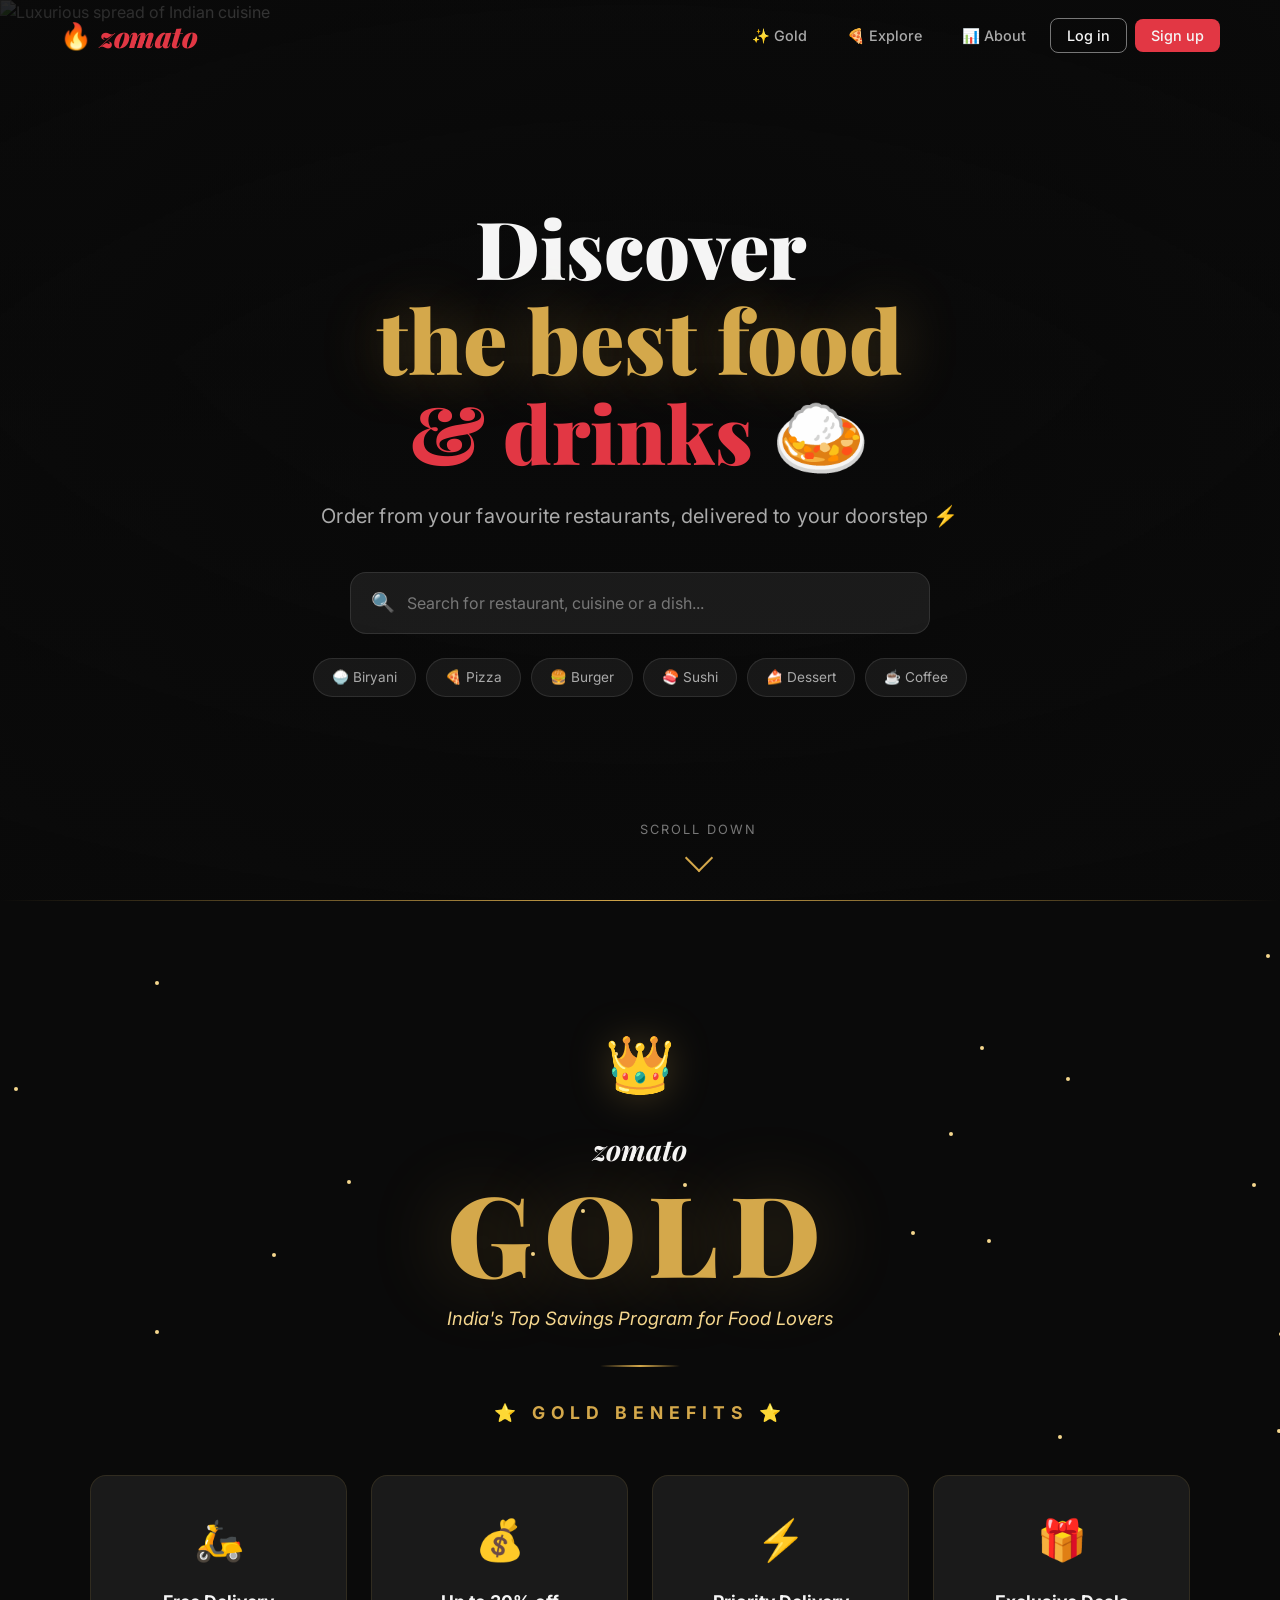
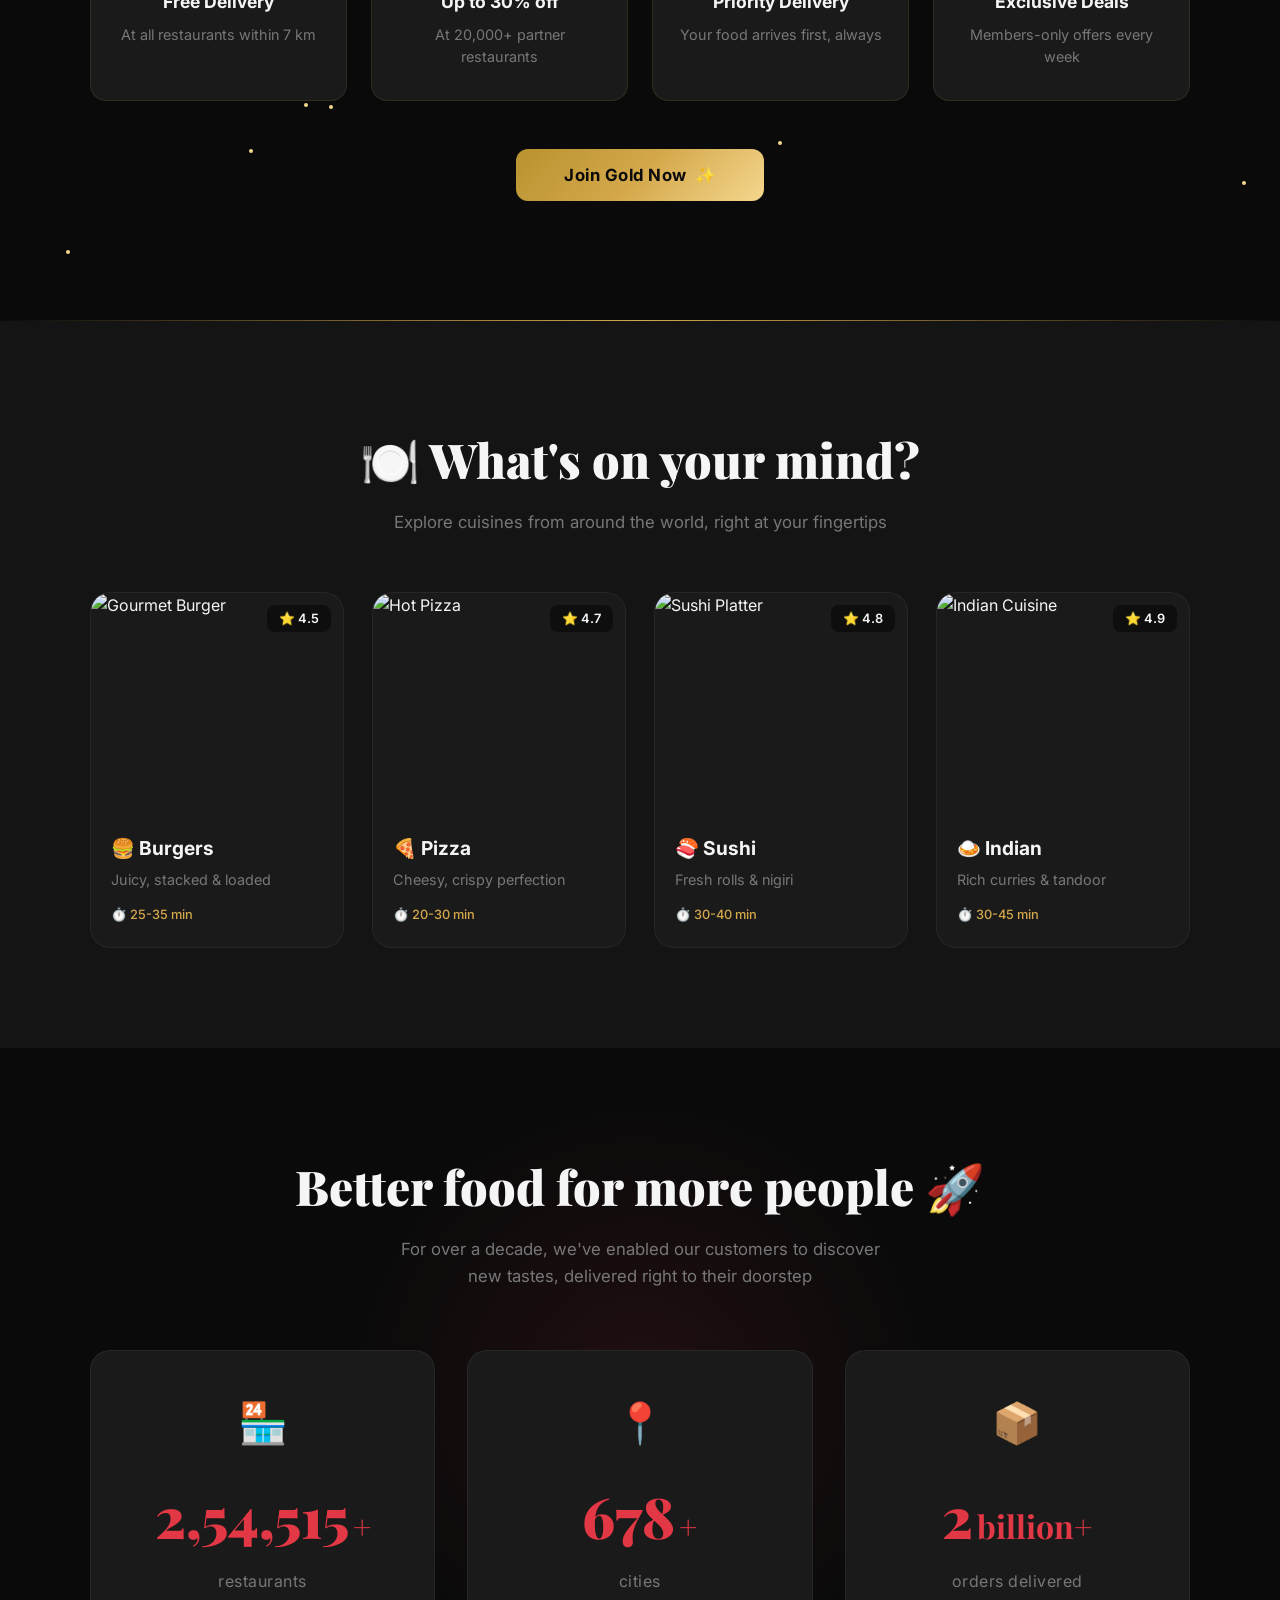
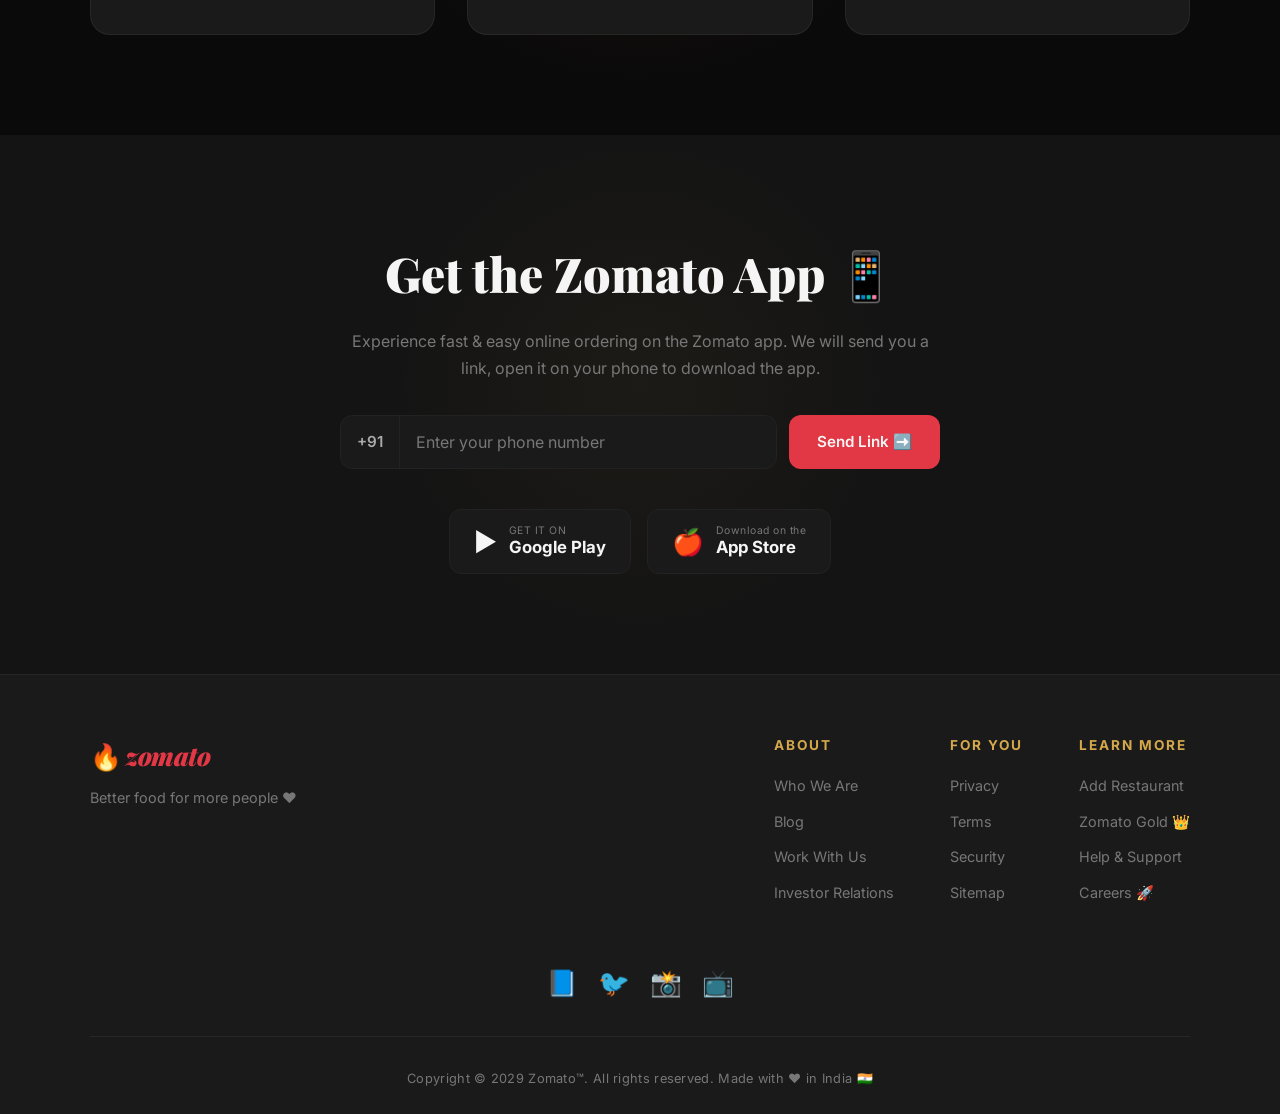
==== PROJECT 1/index.html @ b980d5f2 "basic web bulding by using and ai for css/js fornow" ====
<!DOCTYPE html>
<html lang="en">
<head>
    <meta charset="UTF-8">
    <meta name="viewport" content="width=device-width, initial-scale=1.0">
    <title>Zomato - Order food online | India's #1 Food Delivery</title>
    <meta name="description" content="Order food online from your favourite restaurants. Zomato Gold membership for exclusive discounts and free delivery.">
    <link rel="stylesheet" href="css/style.css">
    <link rel="preconnect" href="https://fonts.googleapis.com">
    <link rel="preconnect" href="https://fonts.gstatic.com" crossorigin>
    <link href="https://fonts.googleapis.com/css2?family=Playfair+Display:ital,wght@0,400;0,700;0,900;1,400&family=Inter:wght@300;400;500;600;700;800&display=swap" rel="stylesheet">
</head>
<body>

    <!-- Preloader -->
    <div id="preloader">
        <div class="loader-ring">
            <div class="loader-inner"></div>
        </div>
        <p class="loader-text">🍽️ Preparing your feast...</p>
    </div>

    <!-- Floating Food Emojis -->
    <div id="floating-emojis" aria-hidden="true"></div>

    <!-- Header -->
    <header id="header">
        <div class="header-inner">
            <div class="logo">
                <span class="logo-icon">🔥</span>
                <span class="logo-text">zomato</span>
            </div>
            <nav id="nav">
                <ul>
                    <li><a href="#gold">✨ Gold</a></li>
                    <li><a href="#menu">🍕 Explore</a></li>
                    <li><a href="#stats">📊 About</a></li>
                    <li><a href="#" class="nav-btn login-btn">Log in</a></li>
                    <li><a href="#" class="nav-btn signup-btn">Sign up</a></li>
                </ul>
            </nav>
            <button id="menu-toggle" aria-label="Toggle navigation menu">
                <span></span><span></span><span></span>
            </button>
        </div>
    </header>

    <!-- Hero Section -->
    <section id="hero">
        <div class="hero-overlay"></div>
        <img src="https://images.unsplash.com/photo-1585937421612-70a008356fbe?w=1600&q=80" alt="Luxurious spread of Indian cuisine" class="hero-bg" id="hero-bg-img">
        <div class="hero-content">
            <h1 class="hero-title">
                <span class="hero-line hero-line-1">Discover</span>
                <span class="hero-line hero-line-2">the best food</span>
                <span class="hero-line hero-line-3">& drinks 🍛</span>
            </h1>
            <p class="hero-subtitle">Order from your favourite restaurants, delivered to your doorstep ⚡</p>
            <div class="search-container">
                <div class="search-box" id="search-box">
                    <span class="search-icon">🔍</span>
                    <input type="text" id="search-input" placeholder="Search for restaurant, cuisine or a dish..." autocomplete="off">
                    <div class="search-suggestions" id="search-suggestions"></div>
                </div>
            </div>
            <div class="hero-tags">
                <span class="tag" data-search="Biryani">🍚 Biryani</span>
                <span class="tag" data-search="Pizza">🍕 Pizza</span>
                <span class="tag" data-search="Burger">🍔 Burger</span>
                <span class="tag" data-search="Sushi">🍣 Sushi</span>
                <span class="tag" data-search="Dessert">🍰 Dessert</span>
                <span class="tag" data-search="Coffee">☕ Coffee</span>
            </div>
        </div>
        <div class="scroll-indicator" id="scroll-indicator">
            <span>Scroll down</span>
            <div class="scroll-arrow"></div>
        </div>
    </section>

    <!-- Gold Membership Section -->
    <section id="gold">
        <div class="gold-sparkles" aria-hidden="true"></div>
        <div class="section-inner">
            <div class="gold-badge">
                <span class="crown">👑</span>
            </div>
            <p class="gold-brand">zomato</p>
            <h2 class="gold-title">GOLD</h2>
            <p class="gold-subtitle">India's Top Savings Program for Food Lovers</p>
            <div class="gold-divider"></div>
            <h3 class="gold-benefits-title">⭐ GOLD BENEFITS ⭐</h3>
            <div class="benefits-grid">
                <div class="benefit-card" data-animate="fade-up">
                    <span class="benefit-emoji">🛵</span>
                    <h4>Free Delivery</h4>
                    <p>At all restaurants within 7 km</p>
                </div>
                <div class="benefit-card" data-animate="fade-up">
                    <span class="benefit-emoji">💰</span>
                    <h4>Up to 30% off</h4>
                    <p>At 20,000+ partner restaurants</p>
                </div>
                <div class="benefit-card" data-animate="fade-up">
                    <span class="benefit-emoji">⚡</span>
                    <h4>Priority Delivery</h4>
                    <p>Your food arrives first, always</p>
                </div>
                <div class="benefit-card" data-animate="fade-up">
                    <span class="benefit-emoji">🎁</span>
                    <h4>Exclusive Deals</h4>
                    <p>Members-only offers every week</p>
                </div>
            </div>
            <button class="gold-cta" id="gold-cta">
                <span>Join Gold Now</span>
                <span class="cta-sparkle">✨</span>
            </button>
        </div>
    </section>

    <!-- Menu / Explore Section -->
    <section id="menu">
        <div class="section-inner">
            <h2 class="section-title" data-animate="fade-up">
                <span class="title-emoji">🍽️</span>
                What's on your mind?
            </h2>
            <p class="section-desc" data-animate="fade-up">Explore cuisines from around the world, right at your fingertips</p>
            
            <div class="cuisine-carousel" id="cuisine-carousel">
                <div class="cuisine-card" data-animate="fade-up" data-delay="0">
                    <div class="cuisine-img-wrap">
                        <img src="https://images.unsplash.com/photo-1568901346375-23c9450c58cd?w=600&q=80" alt="Gourmet Burger" loading="lazy">
                        <div class="cuisine-overlay">
                            <span class="cuisine-rating">⭐ 4.5</span>
                        </div>
                    </div>
                    <div class="cuisine-info">
                        <h3>🍔 Burgers</h3>
                        <p>Juicy, stacked & loaded</p>
                        <span class="cuisine-time">⏱️ 25-35 min</span>
                    </div>
                </div>
                <div class="cuisine-card" data-animate="fade-up" data-delay="100">
                    <div class="cuisine-img-wrap">
                        <img src="https://images.unsplash.com/photo-1565299624946-b28f40a0ae38?w=600&q=80" alt="Hot Pizza" loading="lazy">
                        <div class="cuisine-overlay">
                            <span class="cuisine-rating">⭐ 4.7</span>
                        </div>
                    </div>
                    <div class="cuisine-info">
                        <h3>🍕 Pizza</h3>
                        <p>Cheesy, crispy perfection</p>
                        <span class="cuisine-time">⏱️ 20-30 min</span>
                    </div>
                </div>
                <div class="cuisine-card" data-animate="fade-up" data-delay="200">
                    <div class="cuisine-img-wrap">
                        <img src="https://images.unsplash.com/photo-1579871494447-9811cf80d66c?w=600&q=80" alt="Sushi Platter" loading="lazy">
                        <div class="cuisine-overlay">
                            <span class="cuisine-rating">⭐ 4.8</span>
                        </div>
                    </div>
                    <div class="cuisine-info">
                        <h3>🍣 Sushi</h3>
                        <p>Fresh rolls & nigiri</p>
                        <span class="cuisine-time">⏱️ 30-40 min</span>
                    </div>
                </div>
                <div class="cuisine-card" data-animate="fade-up" data-delay="300">
                    <div class="cuisine-img-wrap">
                        <img src="https://images.unsplash.com/photo-1631515243349-e0cb75fb8d3a?w=600&q=80" alt="Indian Cuisine" loading="lazy">
                        <div class="cuisine-overlay">
                            <span class="cuisine-rating">⭐ 4.9</span>
                        </div>
                    </div>
                    <div class="cuisine-info">
                        <h3>🍛 Indian</h3>
                        <p>Rich curries & tandoor</p>
                        <span class="cuisine-time">⏱️ 30-45 min</span>
                    </div>
                </div>
            </div>
        </div>
    </section>

    <!-- Stats / About Section -->
    <section id="stats">
        <div class="section-inner">
            <h2 class="section-title" data-animate="fade-up">
                Better food for more people 🚀
            </h2>
            <p class="section-desc" data-animate="fade-up">For over a decade, we've enabled our customers to discover new tastes, delivered right to their doorstep</p>
            <div class="stats-grid">
                <div class="stat-card" data-animate="fade-up">
                    <span class="stat-emoji">🏪</span>
                    <span class="stat-number" data-count="300000">0</span>
                    <span class="stat-plus">+</span>
                    <span class="stat-label">restaurants</span>
                </div>
                <div class="stat-card" data-animate="fade-up">
                    <span class="stat-emoji">📍</span>
                    <span class="stat-number" data-count="800">0</span>
                    <span class="stat-plus">+</span>
                    <span class="stat-label">cities</span>
                </div>
                <div class="stat-card" data-animate="fade-up">
                    <span class="stat-emoji">📦</span>
                    <span class="stat-number" data-count="3">0</span>
                    <span class="stat-plus"> billion+</span>
                    <span class="stat-label">orders delivered</span>
                </div>
            </div>
        </div>
    </section>

    <!-- App Download Section -->
    <section id="app">
        <div class="section-inner">
            <div class="app-content" data-animate="fade-up">
                <h2 class="app-title">Get the Zomato App 📱</h2>
                <p class="app-desc">Experience fast & easy online ordering on the Zomato app. We will send you a link, open it on your phone to download the app.</p>
                <div class="app-input-group">
                    <div class="app-input-wrap">
                        <span class="phone-prefix">+91</span>
                        <input type="tel" placeholder="Enter your phone number" id="phone-input">
                    </div>
                    <button class="app-send-btn" id="app-send-btn">Send Link ➡️</button>
                </div>
                <div class="app-stores">
                    <button class="store-btn" id="google-play-btn">
                        <span class="store-icon">▶️</span>
                        <div class="store-text">
                            <small>GET IT ON</small>
                            <strong>Google Play</strong>
                        </div>
                    </button>
                    <button class="store-btn" id="app-store-btn">
                        <span class="store-icon">🍎</span>
                        <div class="store-text">
                            <small>Download on the</small>
                            <strong>App Store</strong>
                        </div>
                    </button>
                </div>
            </div>
        </div>
    </section>

    <!-- Footer -->
    <footer id="footer">
        <div class="footer-inner">
            <div class="footer-top">
                <div class="footer-brand">
                    <span class="logo-icon">🔥</span>
                    <span class="logo-text">zomato</span>
                    <p class="footer-tagline">Better food for more people ❤️</p>
                </div>
                <div class="footer-links">
                    <div class="footer-col">
                        <h4>About</h4>
                        <ul>
                            <li><a href="#">Who We Are</a></li>
                            <li><a href="#">Blog</a></li>
                            <li><a href="#">Work With Us</a></li>
                            <li><a href="#">Investor Relations</a></li>
                        </ul>
                    </div>
                    <div class="footer-col">
                        <h4>For You</h4>
                        <ul>
                            <li><a href="#">Privacy</a></li>
                            <li><a href="#">Terms</a></li>
                            <li><a href="#">Security</a></li>
                            <li><a href="#">Sitemap</a></li>
                        </ul>
                    </div>
                    <div class="footer-col">
                        <h4>Learn More</h4>
                        <ul>
                            <li><a href="#">Add Restaurant</a></li>
                            <li><a href="#">Zomato Gold 👑</a></li>
                            <li><a href="#">Help & Support</a></li>
                            <li><a href="#">Careers 🚀</a></li>
                        </ul>
                    </div>
                </div>
            </div>
            <div class="footer-socials">
                <a href="#" aria-label="Facebook" class="social-link">📘</a>
                <a href="#" aria-label="Twitter" class="social-link">🐦</a>
                <a href="#" aria-label="Instagram" class="social-link">📸</a>
                <a href="#" aria-label="YouTube" class="social-link">📺</a>
            </div>
            <div class="footer-bottom">
                <p>Copyright © 2029 Zomato™. All rights reserved. Made with ❤️ in India 🇮🇳</p>
            </div>
        </div>
    </footer>

    <!-- Back to Top -->
    <button id="back-to-top" aria-label="Scroll to top">🚀</button>

    <!-- Toast Notification -->
    <div id="toast" class="toast"></div>

    <script src="js/script.js"></script>
</body>
</html>
---- PROJECT 1/css/style.css ----
/* ===== DESIGN TOKENS ===== */
:root {
    --black: #0a0a0a;
    --black-light: #141414;
    --black-card: #1a1a1a;
    --black-surface: #222222;
    --red: #e23744;
    --red-dark: #c41e2a;
    --red-glow: rgba(226, 55, 68, 0.35);
    --gold: #d4a84b;
    --gold-light: #f5d78e;
    --gold-dark: #b8922e;
    --gold-glow: rgba(212, 168, 75, 0.3);
    --white: #f5f5f5;
    --white-dim: #aaaaaa;
    --white-muted: #777777;
    --font-display: 'Playfair Display', Georgia, serif;
    --font-body: 'Inter', -apple-system, BlinkMacSystemFont, sans-serif;
    --ease-out-expo: cubic-bezier(0.16, 1, 0.3, 1);
    --ease-spring: cubic-bezier(0.34, 1.56, 0.64, 1);
}

/* ===== RESET & BASE ===== */
*, *::before, *::after {
    margin: 0;
    padding: 0;
    box-sizing: border-box;
}

html {
    scroll-behavior: smooth;
    font-size: 16px;
    scrollbar-width: thin;
    scrollbar-color: var(--gold) var(--black);
}

body {
    font-family: var(--font-body);
    background-color: var(--black);
    color: var(--white);
    overflow-x: hidden;
    line-height: 1.6;
    -webkit-font-smoothing: antialiased;
}

::-webkit-scrollbar { width: 8px; }
::-webkit-scrollbar-track { background: var(--black); }
::-webkit-scrollbar-thumb { background: var(--gold-dark); border-radius: 4px; }
::-webkit-scrollbar-thumb:hover { background: var(--gold); }

a { color: inherit; text-decoration: none; }
img { max-width: 100%; display: block; }
button { cursor: pointer; border: none; outline: none; font-family: inherit; }
ul { list-style: none; }

/* ===== PRELOADER ===== */
#preloader {
    position: fixed;
    inset: 0;
    background: var(--black);
    display: flex;
    flex-direction: column;
    align-items: center;
    justify-content: center;
    z-index: 10000;
    transition: opacity 0.6s ease, visibility 0.6s ease;
}

#preloader.hidden {
    opacity: 0;
    visibility: hidden;
}

.loader-ring {
    width: 64px;
    height: 64px;
    border: 3px solid var(--black-surface);
    border-top-color: var(--gold);
    border-right-color: var(--red);
    border-radius: 50%;
    animation: spin 1s linear infinite;
}

.loader-inner {
    width: 100%;
    height: 100%;
    border: 3px solid transparent;
    border-bottom-color: var(--gold-light);
    border-radius: 50%;
    animation: spin 0.6s linear reverse infinite;
}

.loader-text {
    margin-top: 20px;
    font-size: 1rem;
    color: var(--gold);
    letter-spacing: 2px;
    animation: pulse 1.5s ease-in-out infinite;
}

@keyframes spin {
    to { transform: rotate(360deg); }
}

@keyframes pulse {
    0%, 100% { opacity: 0.5; }
    50% { opacity: 1; }
}

/* ===== FLOATING EMOJIS ===== */
#floating-emojis {
    position: fixed;
    inset: 0;
    pointer-events: none;
    z-index: 1;
    overflow: hidden;
}

.floating-emoji {
    position: absolute;
    font-size: 1.5rem;
    opacity: 0;
    animation: float-up 8s linear forwards;
    will-change: transform;
}

@keyframes float-up {
    0% { transform: translateY(100vh) rotate(0deg); opacity: 0; }
    10% { opacity: 0.6; }
    90% { opacity: 0.3; }
    100% { transform: translateY(-100px) rotate(360deg); opacity: 0; }
}

/* ===== HEADER ===== */
header {
    position: fixed;
    top: 0;
    left: 0;
    right: 0;
    z-index: 1000;
    padding: 0 clamp(20px, 5vw, 60px);
    transition: background 0.4s ease, box-shadow 0.4s ease, padding 0.3s ease;
}

header.scrolled {
    background: rgba(10, 10, 10, 0.92);
    backdrop-filter: blur(20px);
    -webkit-backdrop-filter: blur(20px);
    box-shadow: 0 2px 40px rgba(0, 0, 0, 0.5);
}

.header-inner {
    max-width: 1200px;
    margin: 0 auto;
    display: flex;
    align-items: center;
    justify-content: space-between;
    height: 72px;
}

.logo {
    display: flex;
    align-items: center;
    gap: 8px;
}

.logo-icon {
    font-size: 1.6rem;
    animation: flame 2s ease-in-out infinite;
}

@keyframes flame {
    0%, 100% { transform: scale(1); }
    50% { transform: scale(1.15) rotate(-5deg); }
}

.logo-text {
    font-family: var(--font-display);
    font-size: 1.8rem;
    font-weight: 900;
    font-style: italic;
    color: var(--red);
    letter-spacing: -0.5px;
}

nav ul {
    display: flex;
    align-items: center;
    gap: 8px;
}

nav ul li a {
    padding: 8px 16px;
    font-size: 0.9rem;
    font-weight: 500;
    color: var(--white-dim);
    border-radius: 8px;
    transition: color 0.3s ease, background 0.3s ease;
    white-space: nowrap;
}

nav ul li a:hover {
    color: var(--white);
    background: var(--black-surface);
}

.nav-btn.login-btn {
    border: 1px solid var(--white-muted);
    color: var(--white) !important;
}

.nav-btn.login-btn:hover {
    border-color: var(--gold);
    color: var(--gold) !important;
    background: rgba(212, 168, 75, 0.08) !important;
}

.nav-btn.signup-btn {
    background: var(--red) !important;
    color: var(--white) !important;
}

.nav-btn.signup-btn:hover {
    background: var(--red-dark) !important;
    transform: translateY(-1px);
    box-shadow: 0 4px 20px var(--red-glow);
}

#menu-toggle {
    display: none;
    flex-direction: column;
    gap: 5px;
    background: none;
    padding: 8px;
}

#menu-toggle span {
    display: block;
    width: 24px;
    height: 2px;
    background: var(--white);
    border-radius: 2px;
    transition: transform 0.3s ease, opacity 0.3s ease;
}

#menu-toggle.active span:nth-child(1) { transform: translateY(7px) rotate(45deg); }
#menu-toggle.active span:nth-child(2) { opacity: 0; }
#menu-toggle.active span:nth-child(3) { transform: translateY(-7px) rotate(-45deg); }

/* ===== HERO ===== */
#hero {
    position: relative;
    min-height: 100vh;
    display: flex;
    align-items: center;
    justify-content: center;
    overflow: hidden;
}

.hero-bg {
    position: absolute;
    inset: 0;
    width: 100%;
    height: 100%;
    object-fit: cover;
    transform: scale(1.05);
    transition: transform 12s ease-out;
}

.hero-bg.loaded {
    transform: scale(1);
}

.hero-overlay {
    position: absolute;
    inset: 0;
    background:
        linear-gradient(to bottom, rgba(10, 10, 10, 0.7) 0%, rgba(10, 10, 10, 0.5) 40%, rgba(10, 10, 10, 0.85) 100%),
        radial-gradient(ellipse at center, transparent 30%, rgba(10, 10, 10, 0.6) 100%);
    z-index: 2;
}

.hero-content {
    position: relative;
    z-index: 3;
    text-align: center;
    padding: 0 20px;
    max-width: 800px;
}

.hero-title {
    margin-bottom: 24px;
}

.hero-line {
    display: block;
    font-family: var(--font-display);
    font-weight: 900;
    line-height: 1.1;
    opacity: 0;
    transform: translateY(40px);
    animation: reveal 0.9s var(--ease-out-expo) forwards;
}

.hero-line-1 {
    font-size: clamp(2.5rem, 7vw, 5rem);
    color: var(--white);
    animation-delay: 0.3s;
}

.hero-line-2 {
    font-size: clamp(2.8rem, 8vw, 5.5rem);
    color: var(--gold);
    animation-delay: 0.5s;
    text-shadow: 0 0 60px var(--gold-glow);
}

.hero-line-3 {
    font-size: clamp(2.5rem, 7vw, 5rem);
    color: var(--red);
    animation-delay: 0.7s;
}

@keyframes reveal {
    to { opacity: 1; transform: translateY(0); }
}

.hero-subtitle {
    font-size: clamp(1rem, 2.5vw, 1.25rem);
    color: var(--white-dim);
    margin-bottom: 40px;
    opacity: 0;
    animation: reveal 0.8s var(--ease-out-expo) 0.9s forwards;
    letter-spacing: 0.2px;
}

/* Search */
.search-container {
    opacity: 0;
    animation: reveal 0.8s var(--ease-out-expo) 1.1s forwards;
}

.search-box {
    position: relative;
    max-width: 580px;
    margin: 0 auto;
    display: flex;
    align-items: center;
    background: rgba(255, 255, 255, 0.07);
    backdrop-filter: blur(12px);
    -webkit-backdrop-filter: blur(12px);
    border: 1px solid rgba(255, 255, 255, 0.1);
    border-radius: 16px;
    padding: 6px 6px 6px 20px;
    transition: border-color 0.3s ease, box-shadow 0.3s ease, background 0.3s ease;
}

.search-box:focus-within {
    border-color: var(--gold);
    box-shadow: 0 0 30px var(--gold-glow);
    background: rgba(255, 255, 255, 0.1);
}

.search-icon {
    font-size: 1.2rem;
    margin-right: 12px;
    flex-shrink: 0;
}

.search-box input {
    flex: 1;
    background: none;
    border: none;
    outline: none;
    color: var(--white);
    font-size: 1rem;
    font-family: var(--font-body);
    padding: 14px 0;
}

.search-box input::placeholder {
    color: var(--white-muted);
}

.search-suggestions {
    position: absolute;
    top: calc(100% + 8px);
    left: 0;
    right: 0;
    background: var(--black-card);
    border: 1px solid var(--black-surface);
    border-radius: 12px;
    overflow: hidden;
    max-height: 0;
    opacity: 0;
    transition: max-height 0.4s ease, opacity 0.3s ease;
    box-shadow: 0 20px 60px rgba(0, 0, 0, 0.6);
}

.search-suggestions.active {
    max-height: 320px;
    opacity: 1;
}

.suggestion-item {
    display: flex;
    align-items: center;
    gap: 12px;
    padding: 14px 18px;
    cursor: pointer;
    transition: background 0.2s ease;
    font-size: 0.95rem;
}

.suggestion-item:hover {
    background: var(--black-surface);
}

.suggestion-item .s-emoji {
    font-size: 1.3rem;
}

.suggestion-item .s-type {
    color: var(--gold);
    font-size: 0.75rem;
    text-transform: uppercase;
    letter-spacing: 1px;
    margin-left: auto;
}

/* Hero Tags */
.hero-tags {
    display: flex;
    flex-wrap: wrap;
    justify-content: center;
    gap: 10px;
    margin-top: 24px;
    opacity: 0;
    animation: reveal 0.8s var(--ease-out-expo) 1.3s forwards;
}

.tag {
    padding: 8px 18px;
    background: rgba(255, 255, 255, 0.06);
    border: 1px solid rgba(255, 255, 255, 0.1);
    border-radius: 100px;
    font-size: 0.85rem;
    color: var(--white-dim);
    cursor: pointer;
    transition: all 0.3s ease;
    user-select: none;
}

.tag:hover {
    background: var(--red);
    border-color: var(--red);
    color: var(--white);
    transform: translateY(-2px);
    box-shadow: 0 6px 20px var(--red-glow);
}

/* Scroll indicator */
.scroll-indicator {
    position: absolute;
    bottom: 32px;
    left: 50%;
    transform: translateX(-50%);
    z-index: 3;
    display: flex;
    flex-direction: column;
    align-items: center;
    gap: 8px;
    opacity: 0;
    animation: reveal 0.8s ease 2s forwards;
}

.scroll-indicator span {
    font-size: 0.8rem;
    color: var(--white-muted);
    letter-spacing: 2px;
    text-transform: uppercase;
}

.scroll-arrow {
    width: 20px;
    height: 20px;
    border-right: 2px solid var(--gold);
    border-bottom: 2px solid var(--gold);
    transform: rotate(45deg);
    animation: bounce-arrow 2s ease-in-out infinite;
}

@keyframes bounce-arrow {
    0%, 100% { transform: rotate(45deg) translate(0, 0); opacity: 0.5; }
    50% { transform: rotate(45deg) translate(5px, 5px); opacity: 1; }
}

/* ===== GOLD SECTION ===== */
#gold {
    position: relative;
    padding: 120px 20px;
    background: var(--black);
    text-align: center;
    overflow: hidden;
}

#gold::before {
    content: '';
    position: absolute;
    top: 0;
    left: 0;
    right: 0;
    height: 1px;
    background: linear-gradient(90deg, transparent, var(--gold), transparent);
}

#gold::after {
    content: '';
    position: absolute;
    bottom: 0;
    left: 0;
    right: 0;
    height: 1px;
    background: linear-gradient(90deg, transparent, var(--gold), transparent);
}

.gold-sparkles {
    position: absolute;
    inset: 0;
    pointer-events: none;
}

.sparkle {
    position: absolute;
    width: 4px;
    height: 4px;
    background: var(--gold-light);
    border-radius: 50%;
    animation: sparkle-anim 3s ease-in-out infinite;
}

@keyframes sparkle-anim {
    0%, 100% { opacity: 0; transform: scale(0); }
    50% { opacity: 1; transform: scale(1); }
}

.section-inner {
    max-width: 1100px;
    margin: 0 auto;
    position: relative;
    z-index: 2;
}

.gold-badge {
    margin-bottom: 16px;
}

.crown {
    font-size: 3.5rem;
    display: inline-block;
    animation: crown-float 3s ease-in-out infinite;
    filter: drop-shadow(0 0 20px var(--gold-glow));
}

@keyframes crown-float {
    0%, 100% { transform: translateY(0) rotate(-3deg); }
    50% { transform: translateY(-12px) rotate(3deg); }
}

.gold-brand {
    font-family: var(--font-display);
    font-style: italic;
    font-weight: 700;
    font-size: 1.8rem;
    color: var(--white);
    margin-bottom: 4px;
}

.gold-title {
    font-family: var(--font-display);
    font-size: clamp(4rem, 10vw, 7rem);
    font-weight: 900;
    color: var(--gold);
    letter-spacing: 12px;
    text-shadow: 0 0 80px var(--gold-glow);
    line-height: 1;
    margin-bottom: 16px;
}

.gold-subtitle {
    font-size: 1.15rem;
    color: var(--gold-light);
    font-style: italic;
    max-width: 420px;
    margin: 0 auto 24px;
}

.gold-divider {
    width: 80px;
    height: 2px;
    background: linear-gradient(90deg, transparent, var(--gold), transparent);
    margin: 32px auto;
}

.gold-benefits-title {
    font-size: 1.1rem;
    letter-spacing: 6px;
    color: var(--gold);
    margin-bottom: 48px;
    text-transform: uppercase;
}

.benefits-grid {
    display: grid;
    grid-template-columns: repeat(auto-fit, minmax(220px, 1fr));
    gap: 24px;
    margin-bottom: 48px;
}

.benefit-card {
    background: var(--black-card);
    border: 1px solid rgba(212, 168, 75, 0.12);
    border-radius: 16px;
    padding: 32px 24px;
    transition: transform 0.4s var(--ease-spring), box-shadow 0.4s ease, border-color 0.4s ease;
}

.benefit-card:hover {
    transform: translateY(-8px);
    border-color: var(--gold-dark);
    box-shadow: 0 16px 48px rgba(0, 0, 0, 0.4), 0 0 40px var(--gold-glow);
}

.benefit-emoji {
    font-size: 2.5rem;
    display: block;
    margin-bottom: 16px;
}

.benefit-card h4 {
    font-size: 1.1rem;
    font-weight: 700;
    color: var(--white);
    margin-bottom: 8px;
}

.benefit-card p {
    font-size: 0.9rem;
    color: var(--white-muted);
    line-height: 1.5;
}

.gold-cta {
    display: inline-flex;
    align-items: center;
    gap: 8px;
    padding: 16px 48px;
    background: linear-gradient(135deg, var(--gold-dark), var(--gold), var(--gold-light));
    color: var(--black);
    font-size: 1.05rem;
    font-weight: 700;
    border-radius: 12px;
    letter-spacing: 0.5px;
    transition: transform 0.3s var(--ease-spring), box-shadow 0.4s ease;
    position: relative;
    overflow: hidden;
}

.gold-cta::before {
    content: '';
    position: absolute;
    top: -50%;
    left: -50%;
    width: 200%;
    height: 200%;
    background: linear-gradient(45deg, transparent 40%, rgba(255,255,255,0.3) 50%, transparent 60%);
    transform: translateX(-100%);
    transition: transform 0.6s ease;
}

.gold-cta:hover::before {
    transform: translateX(100%);
}

.gold-cta:hover {
    transform: translateY(-3px) scale(1.03);
    box-shadow: 0 12px 40px var(--gold-glow);
}

.cta-sparkle {
    display: inline-block;
    animation: sparkle-rotate 2s linear infinite;
}

@keyframes sparkle-rotate {
    to { transform: rotate(360deg); }
}

/* ===== MENU SECTION ===== */
#menu {
    padding: 100px 20px;
    background: var(--black-light);
}

.section-title {
    font-family: var(--font-display);
    font-size: clamp(2rem, 5vw, 3rem);
    font-weight: 900;
    text-align: center;
    margin-bottom: 12px;
    color: var(--white);
}

.title-emoji {
    display: inline-block;
    animation: wiggle 2s ease-in-out infinite;
}

@keyframes wiggle {
    0%, 100% { transform: rotate(0); }
    25% { transform: rotate(-10deg); }
    75% { transform: rotate(10deg); }
}

.section-desc {
    text-align: center;
    color: var(--white-muted);
    font-size: 1.05rem;
    max-width: 500px;
    margin: 0 auto 56px;
}

.cuisine-carousel {
    display: grid;
    grid-template-columns: repeat(auto-fit, minmax(250px, 1fr));
    gap: 28px;
}

.cuisine-card {
    background: var(--black-card);
    border-radius: 20px;
    overflow: hidden;
    border: 1px solid rgba(255, 255, 255, 0.05);
    transition: transform 0.5s var(--ease-spring), box-shadow 0.4s ease;
    cursor: pointer;
}

.cuisine-card:hover {
    transform: translateY(-10px);
    box-shadow: 0 20px 60px rgba(0, 0, 0, 0.5), 0 0 30px var(--red-glow);
}

.cuisine-img-wrap {
    position: relative;
    height: 220px;
    overflow: hidden;
}

.cuisine-img-wrap img {
    width: 100%;
    height: 100%;
    object-fit: cover;
    transition: transform 0.6s var(--ease-out-expo);
}

.cuisine-card:hover .cuisine-img-wrap img {
    transform: scale(1.12);
}

.cuisine-overlay {
    position: absolute;
    top: 12px;
    right: 12px;
}

.cuisine-rating {
    background: rgba(10, 10, 10, 0.7);
    backdrop-filter: blur(8px);
    padding: 6px 12px;
    border-radius: 8px;
    font-size: 0.8rem;
    font-weight: 600;
}

.cuisine-info {
    padding: 20px;
}

.cuisine-info h3 {
    font-size: 1.2rem;
    font-weight: 700;
    margin-bottom: 4px;
}

.cuisine-info p {
    color: var(--white-muted);
    font-size: 0.9rem;
    margin-bottom: 10px;
}

.cuisine-time {
    font-size: 0.8rem;
    color: var(--gold);
    font-weight: 500;
}

/* ===== STATS SECTION ===== */
#stats {
    padding: 100px 20px;
    background: var(--black);
    position: relative;
    overflow: hidden;
}

#stats::before {
    content: '';
    position: absolute;
    top: 50%;
    left: 50%;
    transform: translate(-50%, -50%);
    width: 600px;
    height: 600px;
    background: radial-gradient(circle, var(--red-glow) 0%, transparent 70%);
    pointer-events: none;
    opacity: 0.3;
}

.stats-grid {
    display: grid;
    grid-template-columns: repeat(auto-fit, minmax(200px, 1fr));
    gap: 32px;
    margin-top: 60px;
}

.stat-card {
    text-align: center;
    padding: 40px 20px;
    background: var(--black-card);
    border: 1px solid rgba(255, 255, 255, 0.06);
    border-radius: 20px;
    transition: transform 0.4s var(--ease-spring), border-color 0.3s ease;
}

.stat-card:hover {
    transform: translateY(-6px);
    border-color: var(--red);
}

.stat-emoji {
    font-size: 2.5rem;
    display: block;
    margin-bottom: 16px;
}

.stat-number {
    font-family: var(--font-display);
    font-size: clamp(2.5rem, 6vw, 3.5rem);
    font-weight: 900;
    color: var(--red);
    display: inline;
}

.stat-plus {
    font-family: var(--font-display);
    font-size: clamp(1.5rem, 4vw, 2rem);
    font-weight: 700;
    color: var(--red);
}

.stat-label {
    display: block;
    margin-top: 8px;
    color: var(--white-muted);
    font-size: 1rem;
    letter-spacing: 0.5px;
}

/* ===== APP SECTION ===== */
#app {
    padding: 100px 20px;
    background: var(--black-light);
    position: relative;
}

#app::before {
    content: '';
    position: absolute;
    top: 0;
    left: 50%;
    transform: translateX(-50%);
    width: 500px;
    height: 500px;
    background: radial-gradient(circle, var(--gold-glow) 0%, transparent 70%);
    pointer-events: none;
    opacity: 0.15;
}

.app-content {
    max-width: 600px;
    margin: 0 auto;
    text-align: center;
    position: relative;
    z-index: 2;
}

.app-title {
    font-family: var(--font-display);
    font-size: clamp(2rem, 5vw, 3rem);
    font-weight: 900;
    margin-bottom: 16px;
}

.app-desc {
    color: var(--white-muted);
    font-size: 1rem;
    margin-bottom: 32px;
    line-height: 1.7;
}

.app-input-group {
    display: flex;
    gap: 12px;
    margin-bottom: 40px;
    flex-wrap: wrap;
    justify-content: center;
}

.app-input-wrap {
    display: flex;
    align-items: center;
    background: var(--black-card);
    border: 1px solid var(--black-surface);
    border-radius: 12px;
    overflow: hidden;
    flex: 1;
    min-width: 240px;
    transition: border-color 0.3s ease;
}

.app-input-wrap:focus-within {
    border-color: var(--gold);
}

.phone-prefix {
    padding: 14px 16px;
    font-weight: 600;
    color: var(--white-dim);
    border-right: 1px solid var(--black-surface);
    font-size: 0.95rem;
    white-space: nowrap;
}

#phone-input {
    flex: 1;
    background: none;
    border: none;
    outline: none;
    color: var(--white);
    padding: 14px 16px;
    font-size: 1rem;
    font-family: var(--font-body);
}

#phone-input::placeholder { color: var(--white-muted); }

.app-send-btn {
    padding: 14px 28px;
    background: var(--red);
    color: var(--white);
    font-weight: 600;
    font-size: 0.95rem;
    border-radius: 12px;
    transition: background 0.3s ease, transform 0.3s var(--ease-spring), box-shadow 0.3s ease;
    white-space: nowrap;
}

.app-send-btn:hover {
    background: var(--red-dark);
    transform: translateY(-2px);
    box-shadow: 0 8px 24px var(--red-glow);
}

.app-stores {
    display: flex;
    gap: 16px;
    justify-content: center;
    flex-wrap: wrap;
}

.store-btn {
    display: flex;
    align-items: center;
    gap: 12px;
    padding: 14px 24px;
    background: var(--black-card);
    border: 1px solid var(--black-surface);
    border-radius: 12px;
    color: var(--white);
    transition: border-color 0.3s ease, transform 0.3s var(--ease-spring), box-shadow 0.3s ease;
}

.store-btn:hover {
    border-color: var(--gold);
    transform: translateY(-3px);
    box-shadow: 0 8px 32px rgba(0, 0, 0, 0.4);
}

.store-icon { font-size: 1.6rem; }

.store-text {
    text-align: left;
    line-height: 1.3;
}

.store-text small {
    font-size: 0.65rem;
    color: var(--white-muted);
    letter-spacing: 0.5px;
    display: block;
}

.store-text strong {
    font-size: 1.05rem;
}

/* ===== FOOTER ===== */
#footer {
    padding: 60px 20px 24px;
    background: var(--black-card);
    border-top: 1px solid rgba(255, 255, 255, 0.05);
}

.footer-inner {
    max-width: 1100px;
    margin: 0 auto;
}

.footer-top {
    display: flex;
    justify-content: space-between;
    gap: 48px;
    margin-bottom: 48px;
    flex-wrap: wrap;
}

.footer-brand .logo-text {
    font-size: 1.6rem;
}

.footer-tagline {
    color: var(--white-muted);
    font-size: 0.9rem;
    margin-top: 8px;
}

.footer-links {
    display: flex;
    gap: 56px;
    flex-wrap: wrap;
}

.footer-col h4 {
    font-size: 0.85rem;
    text-transform: uppercase;
    letter-spacing: 2px;
    color: var(--gold);
    margin-bottom: 16px;
}

.footer-col ul li {
    margin-bottom: 10px;
}

.footer-col ul li a {
    color: var(--white-muted);
    font-size: 0.9rem;
    transition: color 0.3s ease, padding-left 0.3s ease;
}

.footer-col ul li a:hover {
    color: var(--white);
    padding-left: 4px;
}

.footer-socials {
    display: flex;
    justify-content: center;
    gap: 20px;
    margin-bottom: 32px;
    padding-bottom: 32px;
    border-bottom: 1px solid rgba(255, 255, 255, 0.06);
}

.social-link {
    font-size: 1.6rem;
    transition: transform 0.3s var(--ease-spring);
    display: inline-block;
}

.social-link:hover {
    transform: scale(1.3) translateY(-4px);
}

.footer-bottom p {
    text-align: center;
    font-size: 0.8rem;
    color: var(--white-muted);
    letter-spacing: 0.3px;
}

/* ===== BACK TO TOP ===== */
#back-to-top {
    position: fixed;
    bottom: 32px;
    right: 32px;
    width: 52px;
    height: 52px;
    background: var(--red);
    border-radius: 50%;
    font-size: 1.4rem;
    display: flex;
    align-items: center;
    justify-content: center;
    z-index: 999;
    opacity: 0;
    visibility: hidden;
    transform: translateY(20px);
    transition: opacity 0.4s ease, visibility 0.4s ease, transform 0.4s var(--ease-spring), background 0.3s ease;
    box-shadow: 0 4px 24px var(--red-glow);
}

#back-to-top.visible {
    opacity: 1;
    visibility: visible;
    transform: translateY(0);
}

#back-to-top:hover {
    background: var(--gold);
    transform: translateY(-4px) scale(1.1);
    box-shadow: 0 8px 32px var(--gold-glow);
}

/* ===== TOAST ===== */
.toast {
    position: fixed;
    bottom: 32px;
    left: 50%;
    transform: translateX(-50%) translateY(100px);
    background: var(--black-card);
    border: 1px solid var(--gold);
    color: var(--white);
    padding: 16px 28px;
    border-radius: 12px;
    font-size: 0.95rem;
    z-index: 9999;
    opacity: 0;
    transition: transform 0.5s var(--ease-spring), opacity 0.4s ease;
    box-shadow: 0 12px 48px rgba(0, 0, 0, 0.5);
    white-space: nowrap;
}

.toast.show {
    transform: translateX(-50%) translateY(0);
    opacity: 1;
}

/* ===== SCROLL ANIMATIONS ===== */
[data-animate] {
    opacity: 0;
    transform: translateY(30px);
    transition: opacity 0.7s var(--ease-out-expo), transform 0.7s var(--ease-out-expo);
}

[data-animate].animated {
    opacity: 1;
    transform: translateY(0);
}

/* ===== RESPONSIVE ===== */
@media (max-width: 768px) {
    nav { 
        display: none;
        position: fixed;
        inset: 0;
        background: rgba(10, 10, 10, 0.97);
        backdrop-filter: blur(20px);
        -webkit-backdrop-filter: blur(20px);
        z-index: 999;
        align-items: center;
        justify-content: center;
    }

    nav.open {
        display: flex;
    }

    nav ul {
        flex-direction: column;
        gap: 16px;
        text-align: center;
    }

    nav ul li a {
        font-size: 1.2rem;
        padding: 12px 32px;
    }

    #menu-toggle {
        display: flex;
        z-index: 1001;
    }

    .benefits-grid {
        grid-template-columns: repeat(2, 1fr);
        gap: 16px;
    }

    .footer-top {
        flex-direction: column;
        gap: 32px;
    }

    .footer-links {
        gap: 32px;
    }

    .stats-grid {
        grid-template-columns: 1fr;
        gap: 20px;
    }

    .app-input-group {
        flex-direction: column;
    }
}

@media (max-width: 480px) {
    .benefits-grid {
        grid-template-columns: 1fr;
    }

    .cuisine-carousel {
        grid-template-columns: 1fr;
    }

    .app-stores {
        flex-direction: column;
        align-items: center;
    }
}
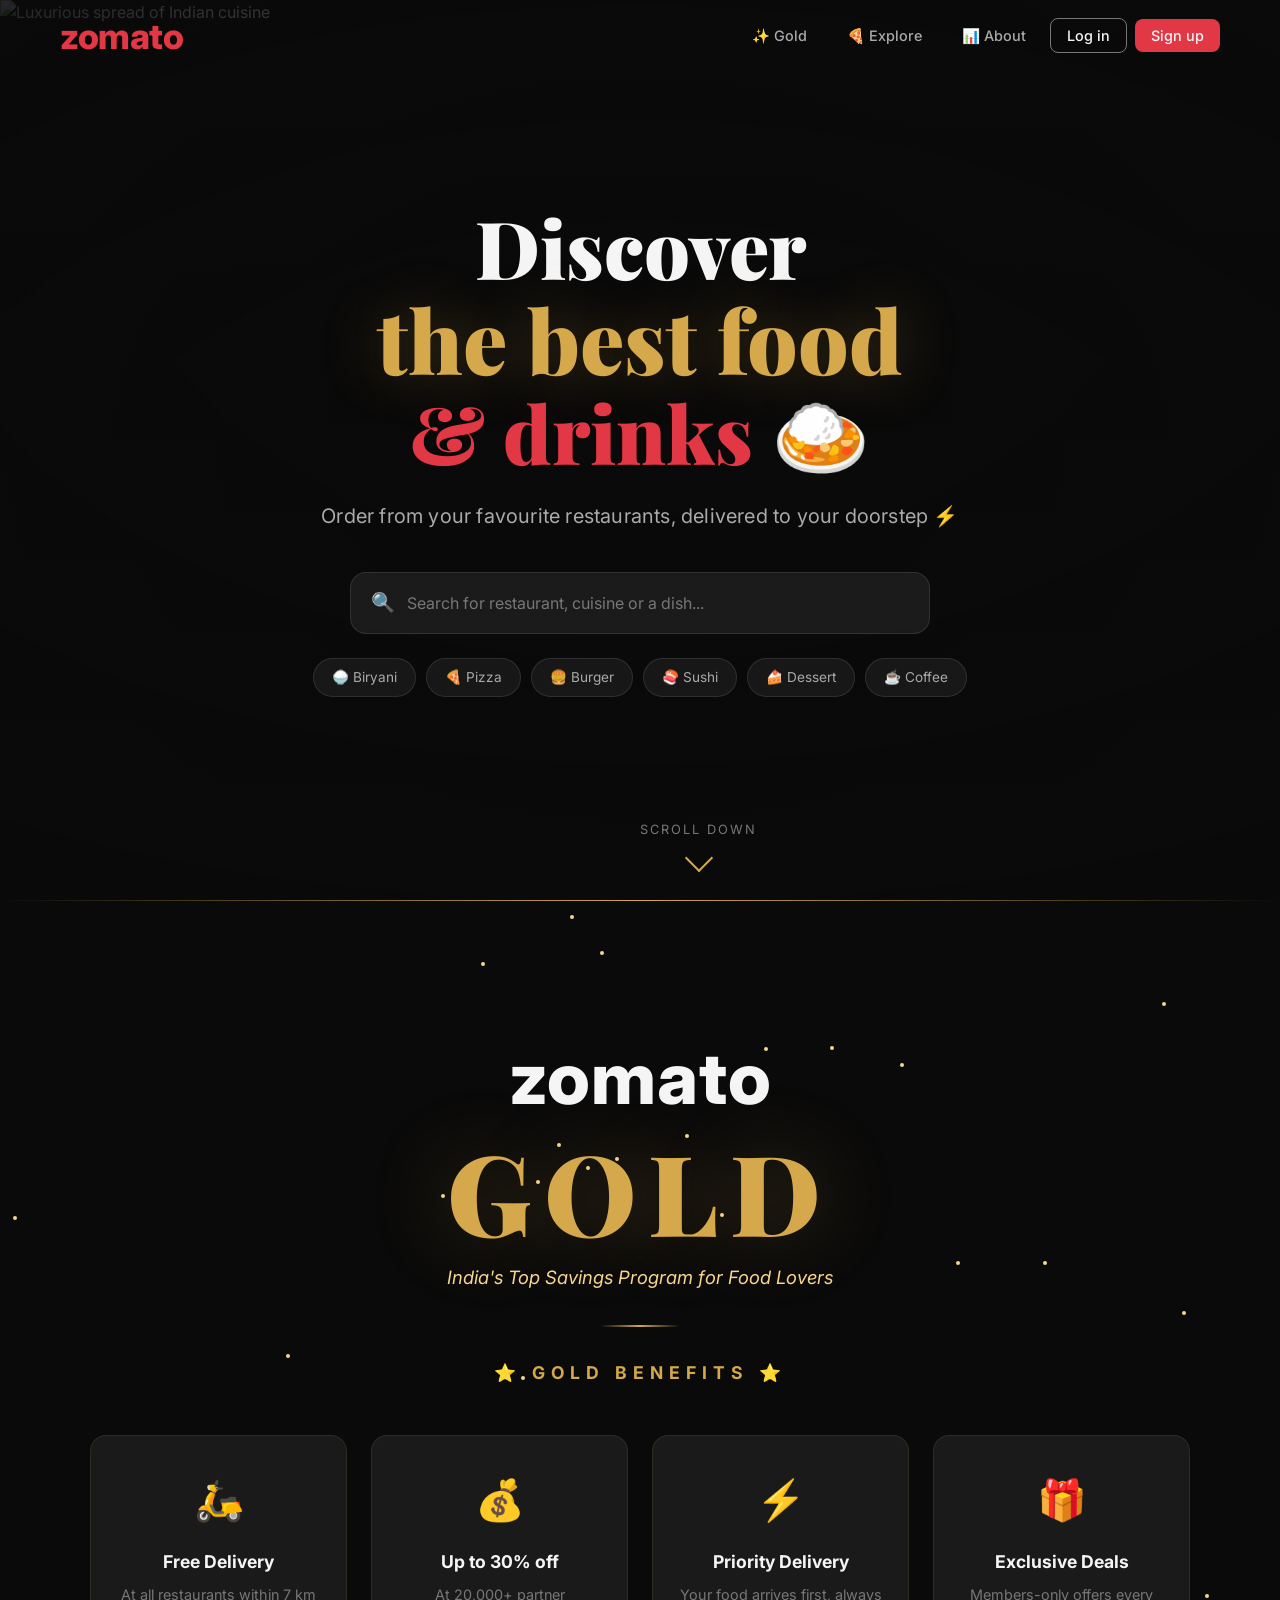
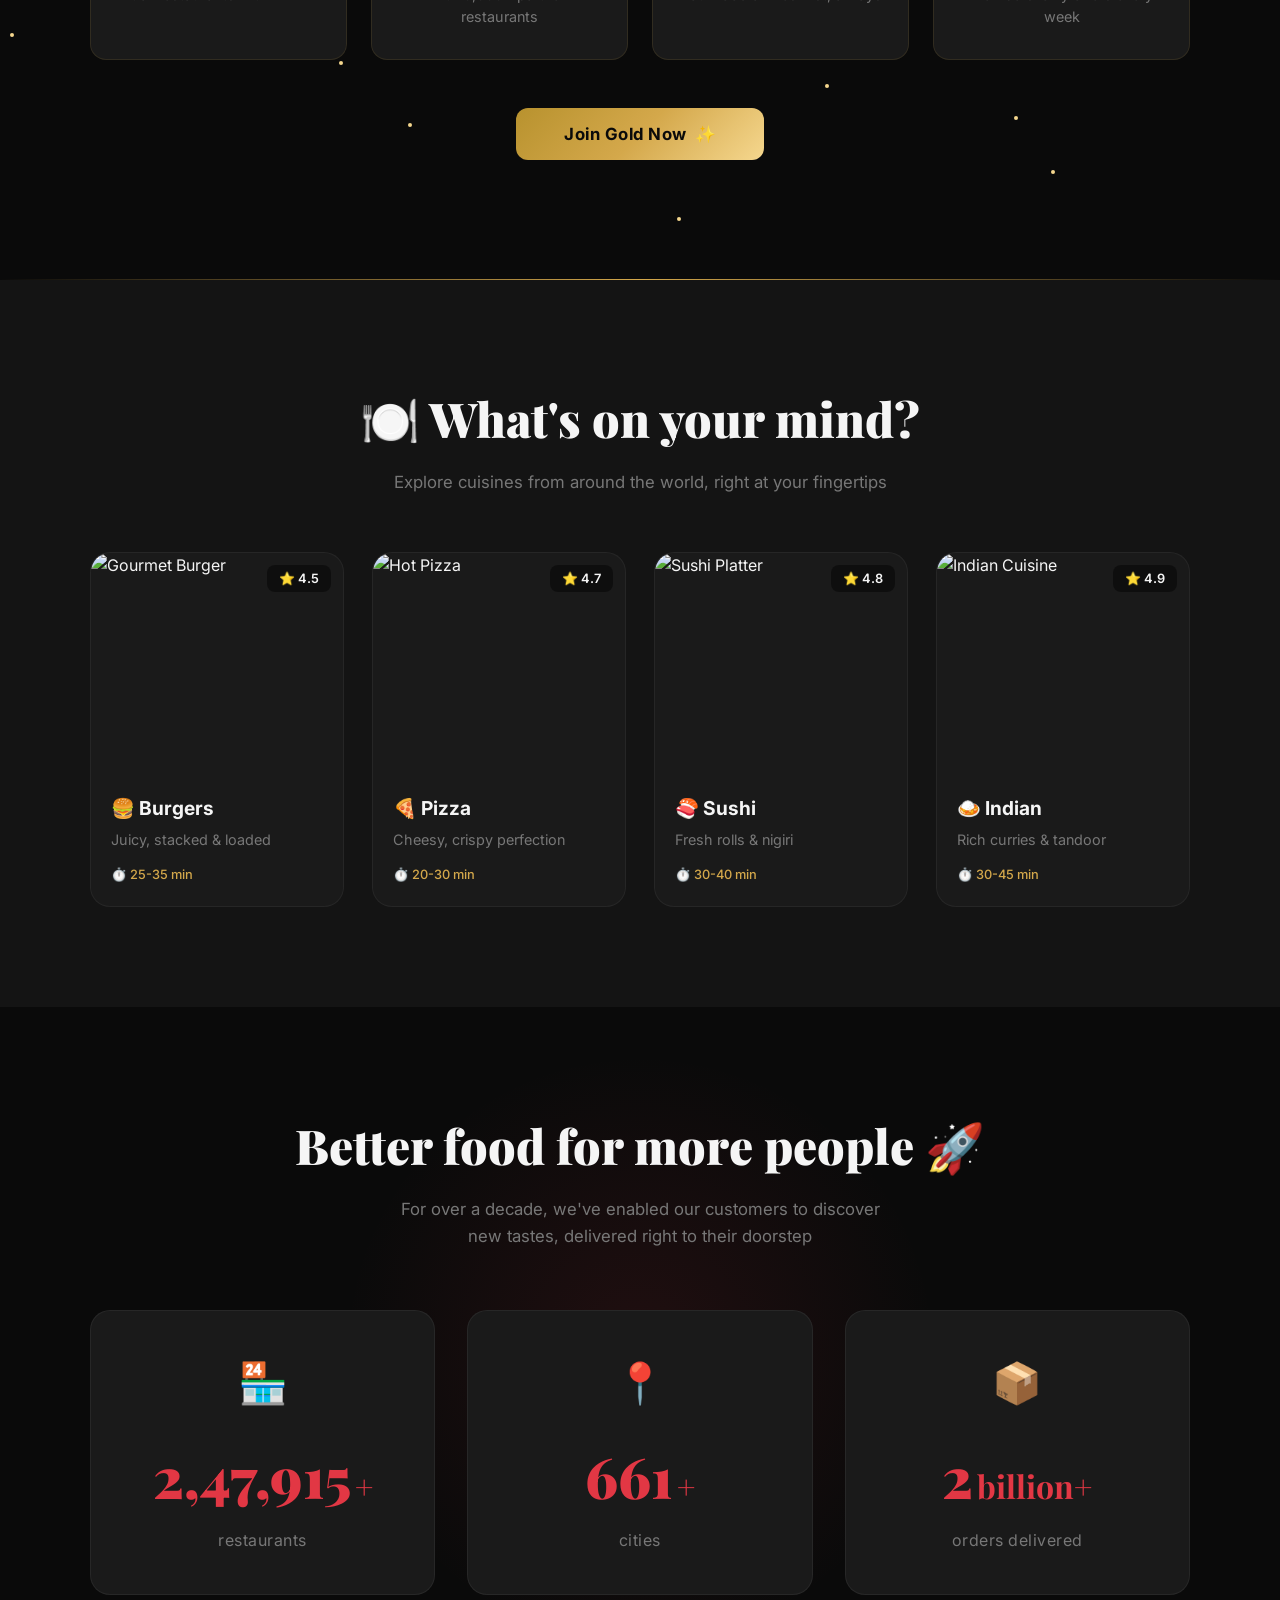
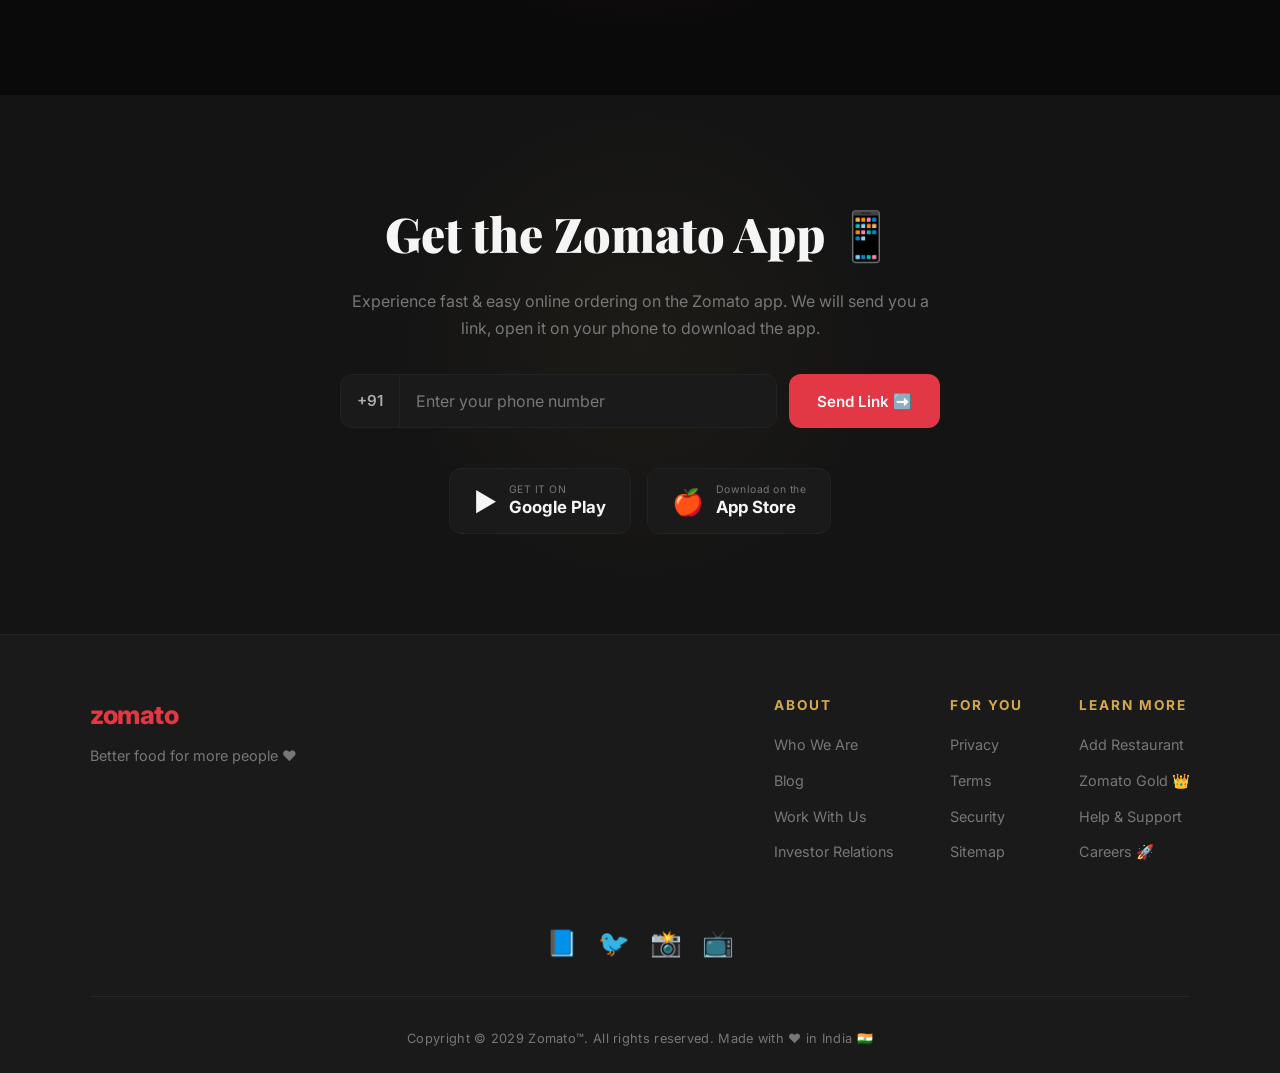
==== commit df09cde6: "new logo font  added" ====
--- a/PROJECT 1/index.html
+++ b/PROJECT 1/index.html
@@ -27,7 +27,6 @@
     <header id="header">
         <div class="header-inner">
             <div class="logo">
-                <span class="logo-icon">🔥</span>
                 <span class="logo-text">zomato</span>
             </div>
             <nav id="nav">
@@ -82,9 +81,6 @@
     <section id="gold">
         <div class="gold-sparkles" aria-hidden="true"></div>
         <div class="section-inner">
-            <div class="gold-badge">
-                <span class="crown">👑</span>
-            </div>
             <p class="gold-brand">zomato</p>
             <h2 class="gold-title">GOLD</h2>
             <p class="gold-subtitle">India's Top Savings Program for Food Lovers</p>
@@ -253,7 +249,6 @@
         <div class="footer-inner">
             <div class="footer-top">
                 <div class="footer-brand">
-                    <span class="logo-icon">🔥</span>
                     <span class="logo-text">zomato</span>
                     <p class="footer-tagline">Better food for more people ❤️</p>
                 </div>
--- a/PROJECT 1/css/style.css
+++ b/PROJECT 1/css/style.css
@@ -175,10 +175,10 @@
 }
 
 .logo-text {
-    font-family: var(--font-display);
-    font-size: 1.8rem;
-    font-weight: 900;
-    font-style: italic;
+    font-family: var(--font-body);
+    font-size: 2.2rem;
+    font-weight: 800;
+    font-style: normal;
     color: var(--red);
     letter-spacing: -0.5px;
 }
@@ -568,12 +568,13 @@
 }
 
 .gold-brand {
-    font-family: var(--font-display);
-    font-style: italic;
-    font-weight: 700;
-    font-size: 1.8rem;
+    font-family: var(--font-body);
+    font-style: normal;
+    font-weight: 800;
+    font-size: clamp(3rem, 7vw, 4.5rem);
     color: var(--white);
-    margin-bottom: 4px;
+    margin-bottom: 0;
+    letter-spacing: 1px;
 }
 
 .gold-title {
@@ -1249,3 +1250,4 @@
         align-items: center;
     }
 }
+
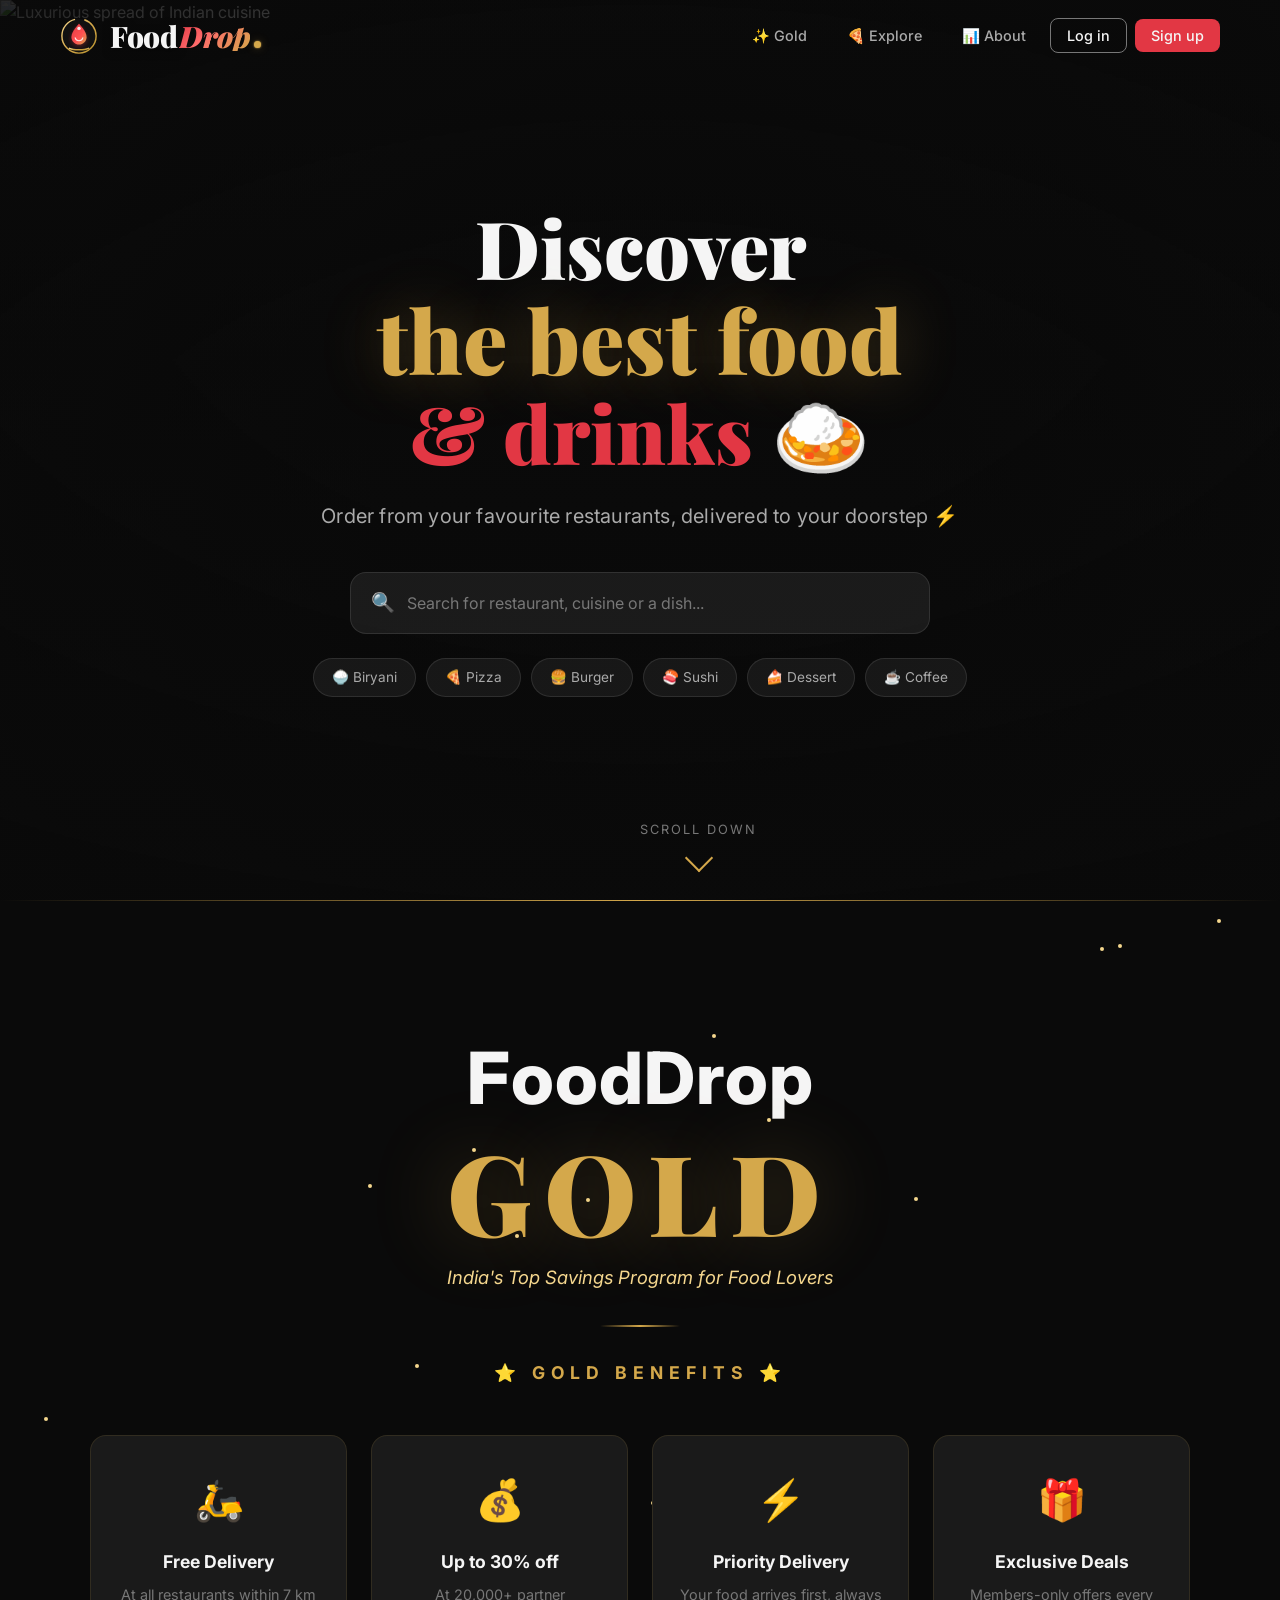
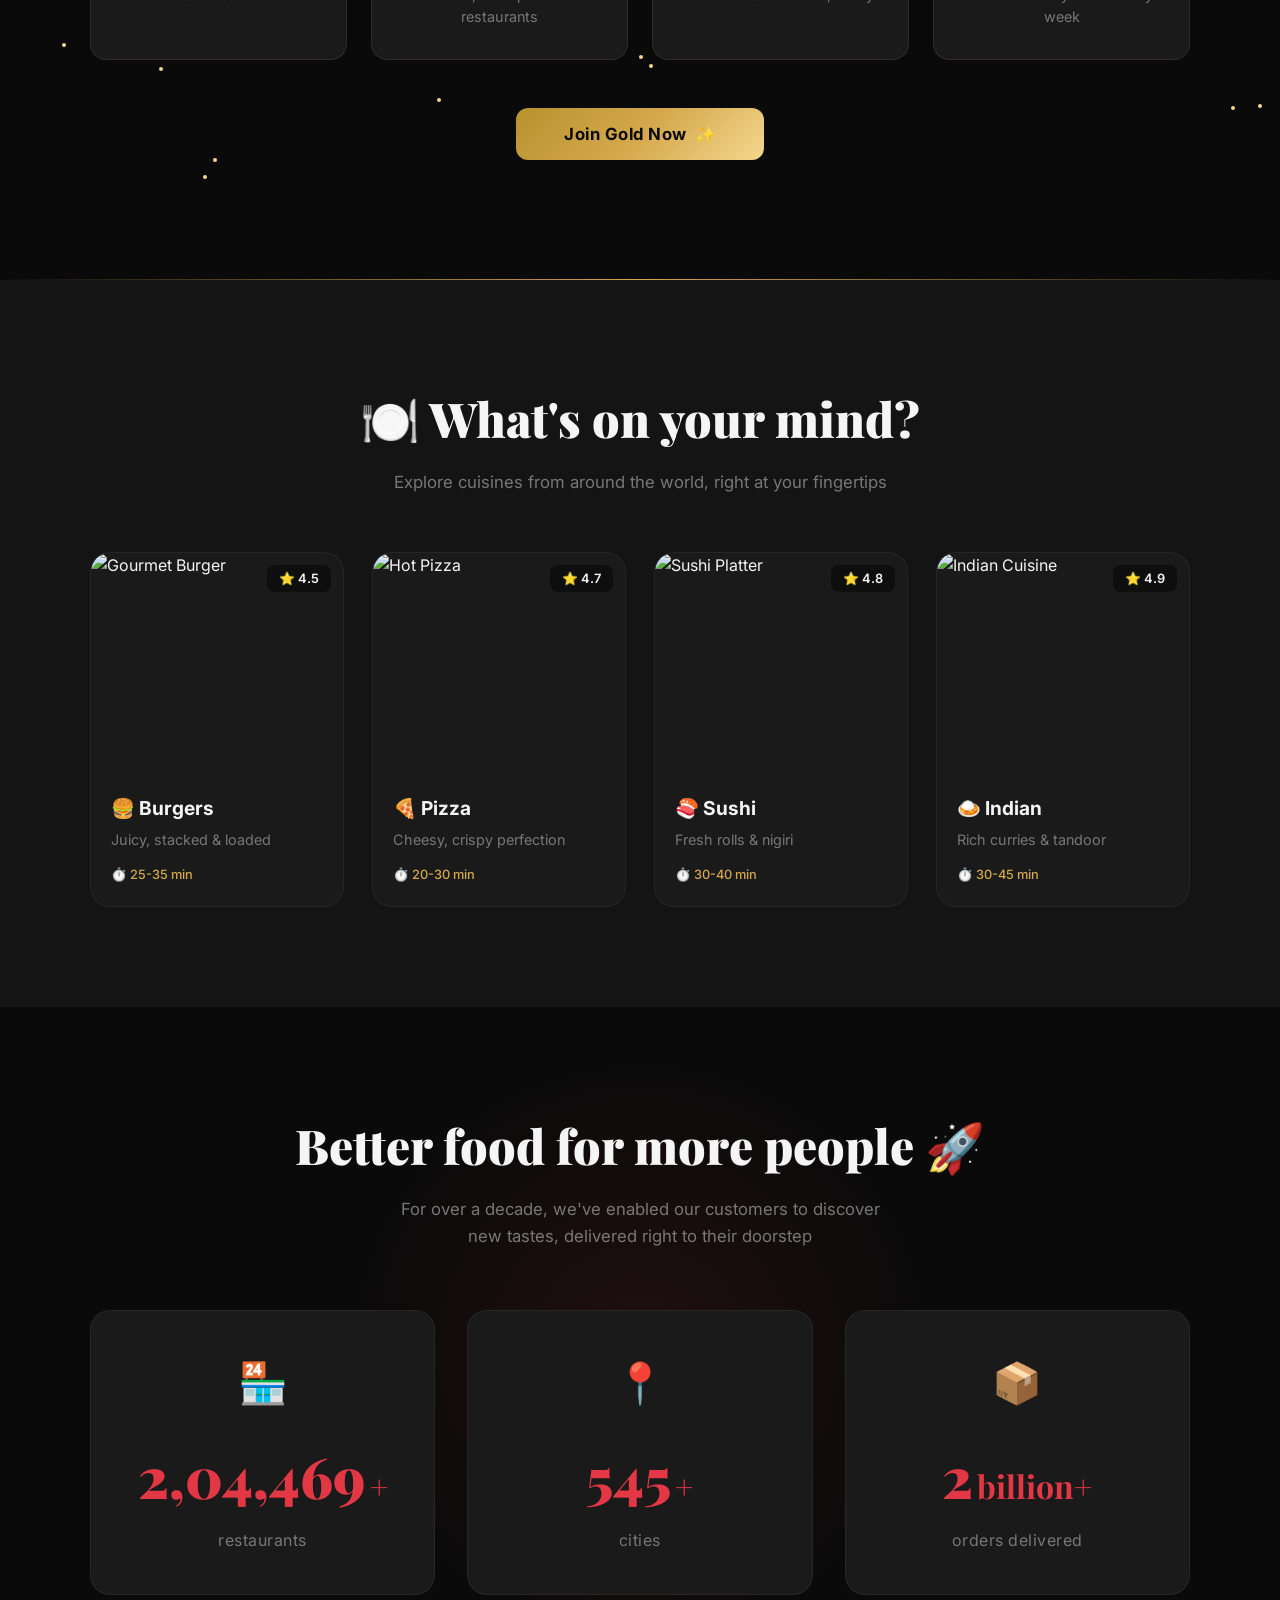
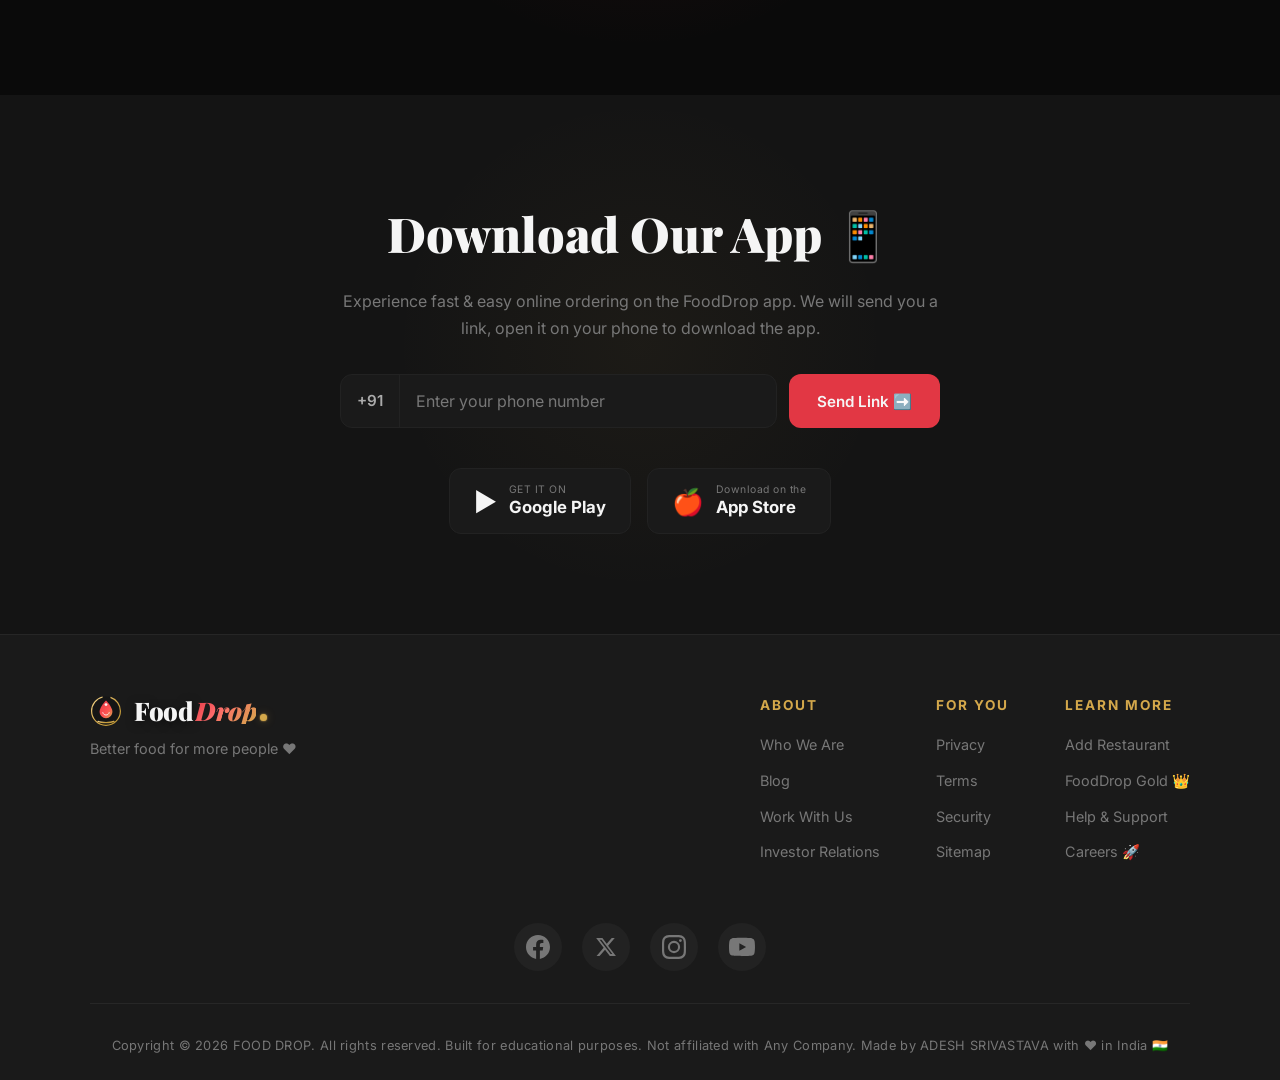
==== commit 0d994867: "updated index.html and css files" ====
--- a/PROJECT 1/index.html
+++ b/PROJECT 1/index.html
@@ -3,12 +3,12 @@
 <head>
     <meta charset="UTF-8">
     <meta name="viewport" content="width=device-width, initial-scale=1.0">
-    <title>Zomato - Order food online | India's #1 Food Delivery</title>
-    <meta name="description" content="Order food online from your favourite restaurants. Zomato Gold membership for exclusive discounts and free delivery.">
+    <title>FoodDrop - Order food online | India's #1 Food Delivery</title>
+    <meta name="description" content="Order food online from your favourite restaurants. FoodDrop Gold membership for exclusive discounts and free delivery.">
     <link rel="stylesheet" href="css/style.css">
     <link rel="preconnect" href="https://fonts.googleapis.com">
     <link rel="preconnect" href="https://fonts.gstatic.com" crossorigin>
-    <link href="https://fonts.googleapis.com/css2?family=Playfair+Display:ital,wght@0,400;0,700;0,900;1,400&family=Inter:wght@300;400;500;600;700;800&display=swap" rel="stylesheet">
+    <link href="https://fonts.googleapis.com/css2?family=Playfair+Display:ital,wght@0,400;0,600;0,700;0,900;1,400;1,700&family=Inter:wght@300;400;500;600;700;800&family=Outfit:wght@400;500;600;700;800;900&display=swap" rel="stylesheet">
 </head>
 <body>
 
@@ -26,9 +26,36 @@
     <!-- Header -->
     <header id="header">
         <div class="header-inner">
-            <div class="logo">
-                <span class="logo-text">zomato</span>
-            </div>
+            <a href="#" class="logo" aria-label="FoodDrop Home">
+                <div class="logo-mark">
+                    <svg viewBox="0 0 40 40" fill="none" xmlns="http://www.w3.org/2000/svg" class="logo-svg">
+                        <defs>
+                            <linearGradient id="fd-grad" x1="0%" y1="0%" x2="100%" y2="100%">
+                                <stop offset="0%" stop-color="#e23744"/>
+                                <stop offset="60%" stop-color="#ff5252"/>
+                                <stop offset="100%" stop-color="#d4a84b"/>
+                            </linearGradient>
+                            <linearGradient id="fd-gold" x1="0%" y1="0%" x2="100%" y2="100%">
+                                <stop offset="0%" stop-color="#f5d78e"/>
+                                <stop offset="50%" stop-color="#d4a84b"/>
+                                <stop offset="100%" stop-color="#b8922e"/>
+                            </linearGradient>
+                            <filter id="glow-drop" x="-20%" y="-20%" width="140%" height="140%">
+                                <feDropShadow dx="0" dy="2" stdDeviation="3" flood-color="#e23744" flood-opacity="0.35"/>
+                            </filter>
+                        </defs>
+                        <circle cx="20" cy="20" r="18" stroke="url(#fd-gold)" stroke-width="1.5" stroke-dasharray="80 10" fill="rgba(20, 20, 20, 0.7)"/>
+                        <path d="M20 7 C20 7 28 15 28 21 C28 25.418 24.418 29 20 29 C15.582 29 12 25.418 12 21 C12 15 20 7 20 7 Z" fill="url(#fd-grad)" filter="url(#glow-drop)"/>
+                        <circle cx="20" cy="12" r="1.8" fill="#ffffff" opacity="0.9"/>
+                        <path d="M16 22 C16.5 24 18 25 20 25 C22 25 23.5 24 24 22" stroke="#ffffff" stroke-width="1.2" stroke-linecap="round" opacity="0.85"/>
+                        <path d="M10 33 C14 35 26 35 30 33" stroke="url(#fd-gold)" stroke-width="1.5" stroke-linecap="round"/>
+                    </svg>
+                </div>
+                <span class="logo-text">
+                    <span class="logo-food">Food</span><span class="logo-drop">Drop</span>
+                    <span class="logo-dot"></span>
+                </span>
+            </a>
             <nav id="nav">
                 <ul>
                     <li><a href="#gold">✨ Gold</a></li>
@@ -81,7 +108,7 @@
     <section id="gold">
         <div class="gold-sparkles" aria-hidden="true"></div>
         <div class="section-inner">
-            <p class="gold-brand">zomato</p>
+            <p class="gold-brand">FoodDrop</p>
             <h2 class="gold-title">GOLD</h2>
             <p class="gold-subtitle">India's Top Savings Program for Food Lovers</p>
             <div class="gold-divider"></div>
@@ -215,8 +242,8 @@
     <section id="app">
         <div class="section-inner">
             <div class="app-content" data-animate="fade-up">
-                <h2 class="app-title">Get the Zomato App 📱</h2>
-                <p class="app-desc">Experience fast & easy online ordering on the Zomato app. We will send you a link, open it on your phone to download the app.</p>
+                <h2 class="app-title">Download Our App 📱</h2>
+                <p class="app-desc">Experience fast & easy online ordering on the FoodDrop app. We will send you a link, open it on your phone to download the app.</p>
                 <div class="app-input-group">
                     <div class="app-input-wrap">
                         <span class="phone-prefix">+91</span>
@@ -249,7 +276,21 @@
         <div class="footer-inner">
             <div class="footer-top">
                 <div class="footer-brand">
-                    <span class="logo-text">zomato</span>
+                    <a href="#" class="logo" aria-label="FoodDrop Home">
+                        <div class="logo-mark">
+                            <svg viewBox="0 0 40 40" fill="none" xmlns="http://www.w3.org/2000/svg" class="logo-svg">
+                                <circle cx="20" cy="20" r="18" stroke="url(#fd-gold)" stroke-width="1.5" stroke-dasharray="80 10" fill="rgba(20, 20, 20, 0.7)"/>
+                                <path d="M20 7 C20 7 28 15 28 21 C28 25.418 24.418 29 20 29 C15.582 29 12 25.418 12 21 C12 15 20 7 20 7 Z" fill="url(#fd-grad)"/>
+                                <circle cx="20" cy="12" r="1.8" fill="#ffffff" opacity="0.9"/>
+                                <path d="M16 22 C16.5 24 18 25 20 25 C22 25 23.5 24 24 22" stroke="#ffffff" stroke-width="1.2" stroke-linecap="round" opacity="0.85"/>
+                                <path d="M10 33 C14 35 26 35 30 33" stroke="url(#fd-gold)" stroke-width="1.5" stroke-linecap="round"/>
+                            </svg>
+                        </div>
+                        <span class="logo-text">
+                            <span class="logo-food">Food</span><span class="logo-drop">Drop</span>
+                            <span class="logo-dot"></span>
+                        </span>
+                    </a>
                     <p class="footer-tagline">Better food for more people ❤️</p>
                 </div>
                 <div class="footer-links">
@@ -275,7 +316,7 @@
                         <h4>Learn More</h4>
                         <ul>
                             <li><a href="#">Add Restaurant</a></li>
-                            <li><a href="#">Zomato Gold 👑</a></li>
+                            <li><a href="#gold">FoodDrop Gold 👑</a></li>
                             <li><a href="#">Help & Support</a></li>
                             <li><a href="#">Careers 🚀</a></li>
                         </ul>
@@ -283,13 +324,21 @@
                 </div>
             </div>
             <div class="footer-socials">
-                <a href="#" aria-label="Facebook" class="social-link">📘</a>
-                <a href="#" aria-label="Twitter" class="social-link">🐦</a>
-                <a href="#" aria-label="Instagram" class="social-link">📸</a>
-                <a href="#" aria-label="YouTube" class="social-link">📺</a>
+                <a href="#" aria-label="Facebook" class="social-link">
+                    <svg width="24" height="24" viewBox="0 0 24 24" fill="currentColor"><path d="M24 12.073c0-6.627-5.373-12-12-12s-12 5.373-12 12c0 5.99 4.388 10.954 10.125 11.854v-8.385H7.078v-3.47h3.047V9.43c0-3.007 1.792-4.669 4.533-4.669 1.312 0 2.686.235 2.686.235v2.953H15.83c-1.491 0-1.956.925-1.956 1.874v2.25h3.328l-.532 3.47h-2.796v8.385C19.612 23.027 24 18.062 24 12.073z"/></svg>
+                </a>
+                <a href="#" aria-label="X (Twitter)" class="social-link">
+                    <svg width="22" height="22" viewBox="0 0 24 24" fill="currentColor"><path d="M18.244 2.25h3.308l-7.227 8.26 8.502 11.24H16.17l-5.214-6.817L4.99 21.75H1.68l7.73-8.835L1.254 2.25H8.08l4.713 6.231zm-1.161 17.52h1.833L7.084 4.126H5.117z"/></svg>
+                </a>
+                <a href="#" aria-label="Instagram" class="social-link">
+                    <svg width="24" height="24" viewBox="0 0 24 24" fill="currentColor"><path d="M12 2.163c3.204 0 3.584.012 4.85.07 3.252.148 4.771 1.691 4.919 4.919.058 1.265.069 1.645.069 4.849 0 3.205-.012 3.584-.069 4.849-.149 3.225-1.664 4.771-4.919 4.919-1.266.058-1.644.07-4.85.07-3.204 0-3.584-.012-4.849-.07-3.26-.149-4.771-1.699-4.919-4.92-.058-1.265-.07-1.644-.07-4.849 0-3.204.013-3.583.07-4.849.149-3.227 1.664-4.771 4.919-4.919 1.266-.057 1.645-.069 4.849-.069zM12 0C8.741 0 8.333.014 7.053.072 2.695.272.273 2.69.073 7.052.014 8.333 0 8.741 0 12c0 3.259.014 3.668.072 4.948.2 4.358 2.618 6.78 6.98 6.98C8.333 23.986 8.741 24 12 24c3.259 0 3.668-.014 4.948-.072 4.354-.2 6.782-2.618 6.979-6.98.059-1.28.073-1.689.073-4.948 0-3.259-.014-3.667-.072-4.947-.196-4.354-2.617-6.78-6.979-6.98C15.668.014 15.259 0 12 0zm0 5.838a6.162 6.162 0 100 12.324 6.162 6.162 0 000-12.324zM12 16a4 4 0 110-8 4 4 0 010 8zm6.406-11.845a1.44 1.44 0 100 2.881 1.44 1.44 0 000-2.881z"/></svg>
+                </a>
+                <a href="#" aria-label="YouTube" class="social-link">
+                    <svg width="26" height="26" viewBox="0 0 24 24" fill="currentColor"><path d="M23.498 6.186a3.016 3.016 0 00-2.122-2.136C19.505 3.545 12 3.545 12 3.545s-7.505 0-9.377.505A3.017 3.017 0 00.502 6.186C0 8.07 0 12 0 12s0 3.93.502 5.814a3.016 3.016 0 002.122 2.136c1.871.505 9.376.505 9.376.505s7.505 0 9.377-.505a3.015 3.015 0 002.122-2.136C24 15.93 24 12 24 12s0-3.93-.502-5.814zM9.545 15.568V8.432L15.818 12l-6.273 3.568z"/></svg>
+                </a>
             </div>
             <div class="footer-bottom">
-                <p>Copyright © 2029 Zomato™. All rights reserved. Made with ❤️ in India 🇮🇳</p>
+                <p>Copyright © 2026 FOOD DROP. All rights reserved. Built for educational purposes. Not affiliated with Any Company. Made by ADESH SRIVASTAVA with ❤️ in India 🇮🇳</p>
             </div>
         </div>
     </footer>
@@ -302,4 +351,4 @@
 
     <script src="js/script.js"></script>
 </body>
-</html>
+</html>
--- a/PROJECT 1/css/style.css
+++ b/PROJECT 1/css/style.css
@@ -158,29 +158,79 @@
     height: 72px;
 }
 
+/* Logo Design */
 .logo {
     display: flex;
     align-items: center;
-    gap: 8px;
-}
-
-.logo-icon {
-    font-size: 1.6rem;
-    animation: flame 2s ease-in-out infinite;
-}
-
-@keyframes flame {
-    0%, 100% { transform: scale(1); }
-    50% { transform: scale(1.15) rotate(-5deg); }
+    gap: 12px;
+    text-decoration: none;
+    transition: transform 0.3s var(--ease-spring), filter 0.3s ease;
+}
+
+.logo:hover {
+    transform: scale(1.03);
+    filter: drop-shadow(0 0 16px var(--gold-glow));
+}
+
+.logo-mark {
+    display: flex;
+    align-items: center;
+    justify-content: center;
+    position: relative;
+}
+
+.logo-mark .logo-svg {
+    width: 38px;
+    height: 38px;
+    transition: transform 0.4s var(--ease-spring);
+}
+
+.logo:hover .logo-mark .logo-svg {
+    transform: rotate(-6deg) scale(1.08);
 }
 
 .logo-text {
-    font-family: var(--font-body);
-    font-size: 2.2rem;
-    font-weight: 800;
-    font-style: normal;
-    color: var(--red);
+    display: inline-flex;
+    align-items: baseline;
+    font-family: 'Playfair Display', Georgia, serif;
+    font-size: 1.85rem;
+    font-weight: 900;
     letter-spacing: -0.5px;
+    line-height: 1;
+    position: relative;
+    user-select: none;
+}
+
+.logo-food {
+    color: var(--white);
+    letter-spacing: -0.5px;
+    text-shadow: 0 2px 10px rgba(0, 0, 0, 0.5);
+}
+
+.logo-drop {
+    background: linear-gradient(135deg, var(--red) 0%, #ff6b6b 40%, var(--gold) 100%);
+    background-clip: text;
+    -webkit-background-clip: text;
+    -webkit-text-fill-color: transparent;
+    margin-left: 2px;
+    font-style: italic;
+    font-weight: 900;
+}
+
+.logo-dot {
+    display: inline-block;
+    width: 7px;
+    height: 7px;
+    background: var(--gold);
+    border-radius: 50%;
+    margin-left: 4px;
+    box-shadow: 0 0 10px var(--gold-glow), 0 0 2px var(--gold);
+    animation: pulse-dot 2.5s ease-in-out infinite;
+}
+
+@keyframes pulse-dot {
+    0%, 100% { transform: scale(1); opacity: 0.9; }
+    50% { transform: scale(1.3); opacity: 1; box-shadow: 0 0 14px var(--gold); }
 }
 
 nav ul {
@@ -549,22 +599,6 @@
     margin: 0 auto;
     position: relative;
     z-index: 2;
-}
-
-.gold-badge {
-    margin-bottom: 16px;
-}
-
-.crown {
-    font-size: 3.5rem;
-    display: inline-block;
-    animation: crown-float 3s ease-in-out infinite;
-    filter: drop-shadow(0 0 20px var(--gold-glow));
-}
-
-@keyframes crown-float {
-    0%, 100% { transform: translateY(0) rotate(-3deg); }
-    50% { transform: translateY(-12px) rotate(3deg); }
 }
 
 .gold-brand {
@@ -1048,10 +1082,15 @@
     font-size: 1.6rem;
 }
 
+.footer-brand .logo-mark .logo-svg {
+    width: 32px;
+    height: 32px;
+}
+
 .footer-tagline {
     color: var(--white-muted);
     font-size: 0.9rem;
-    margin-top: 8px;
+    margin-top: 10px;
 }
 
 .footer-links {
@@ -1093,14 +1132,26 @@
 }
 
 .social-link {
-    font-size: 1.6rem;
-    transition: transform 0.3s var(--ease-spring);
-    display: inline-block;
+    width: 48px;
+    height: 48px;
+    display: flex;
+    align-items: center;
+    justify-content: center;
+    border-radius: 50%;
+    background: var(--black-surface);
+    color: var(--white-muted);
+    transition: transform 0.3s var(--ease-spring), background 0.3s ease, color 0.3s ease;
 }
 
 .social-link:hover {
-    transform: scale(1.3) translateY(-4px);
-}
+    transform: scale(1.15) translateY(-4px);
+    color: var(--white);
+}
+
+.social-link[aria-label="Facebook"]:hover { background: #1877f2; }
+.social-link[aria-label="X (Twitter)"]:hover { background: #000; color: #fff; }
+.social-link[aria-label="Instagram"]:hover { background: linear-gradient(45deg, #f09433, #e6683c, #dc2743, #cc2366, #bc1888); }
+.social-link[aria-label="YouTube"]:hover { background: #ff0000; }
 
 .footer-bottom p {
     text-align: center;
@@ -1249,5 +1300,4 @@
         flex-direction: column;
         align-items: center;
     }
-}
-
+}
